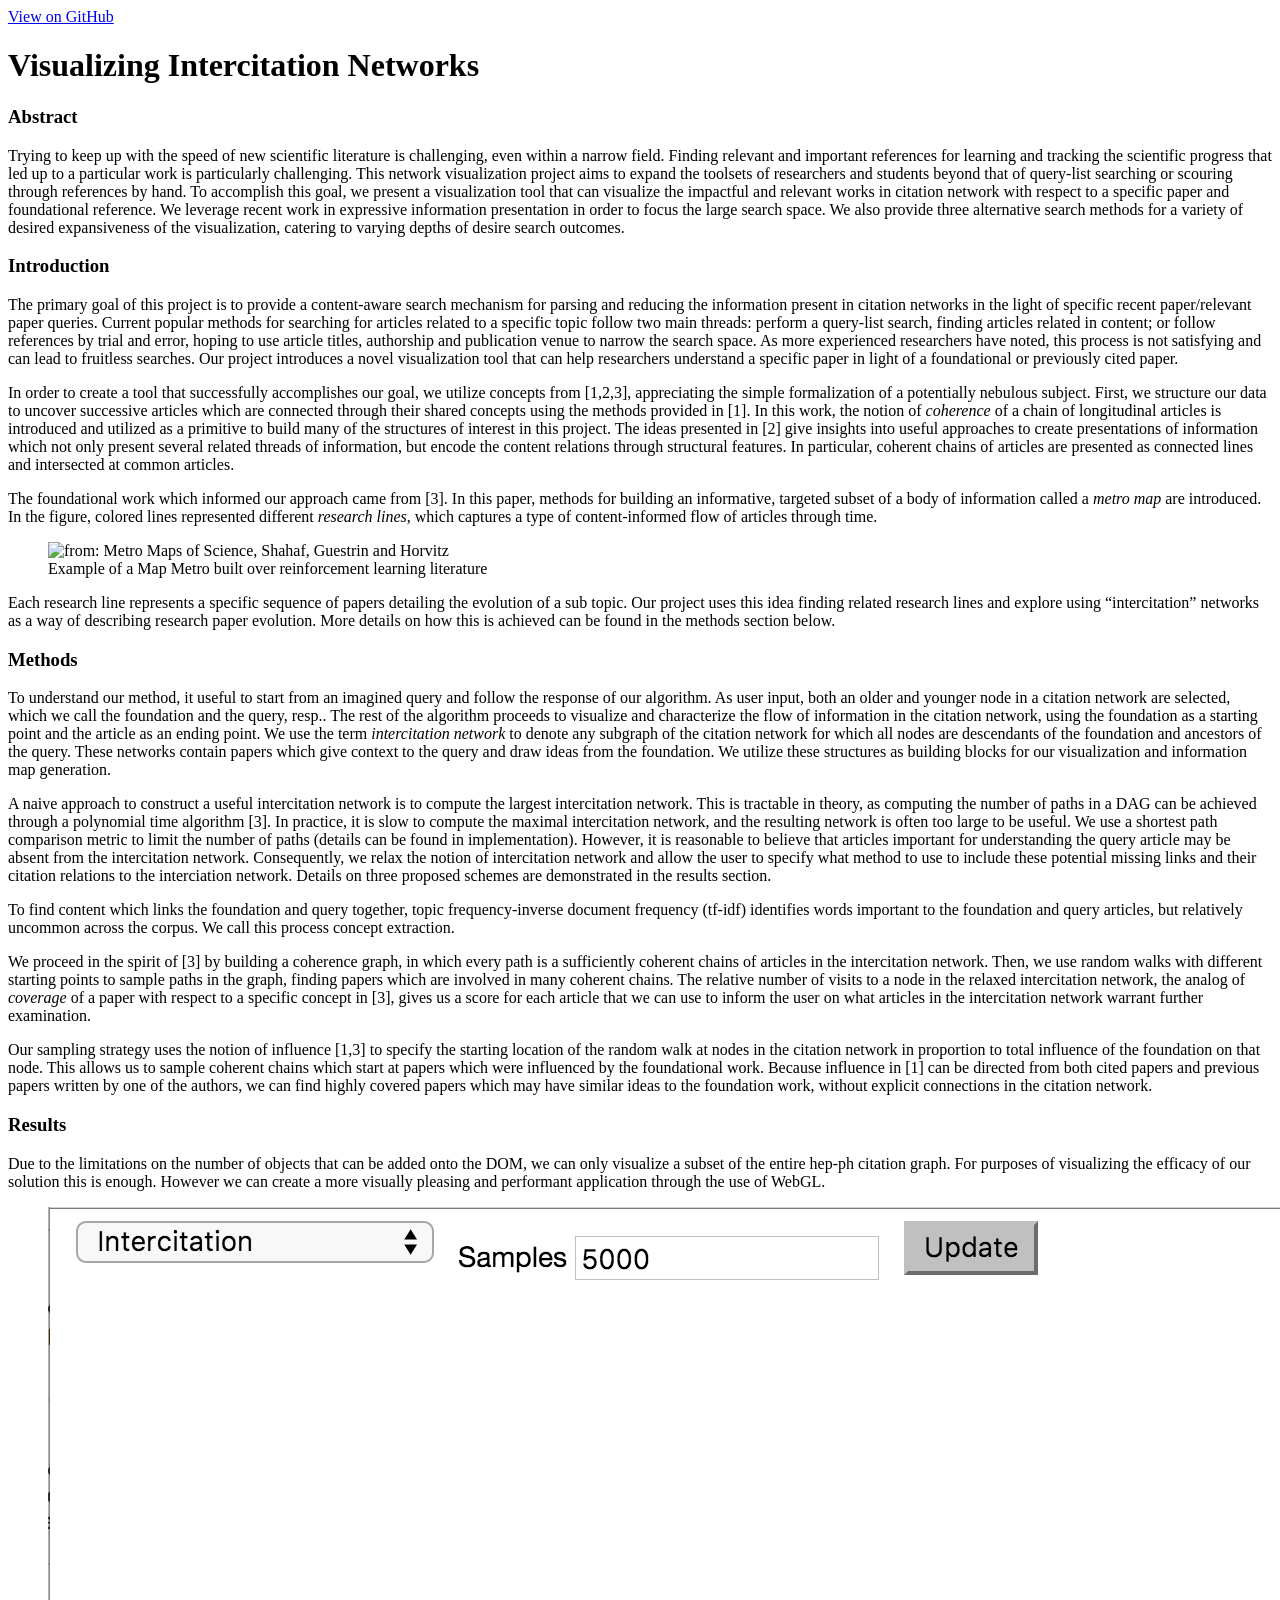
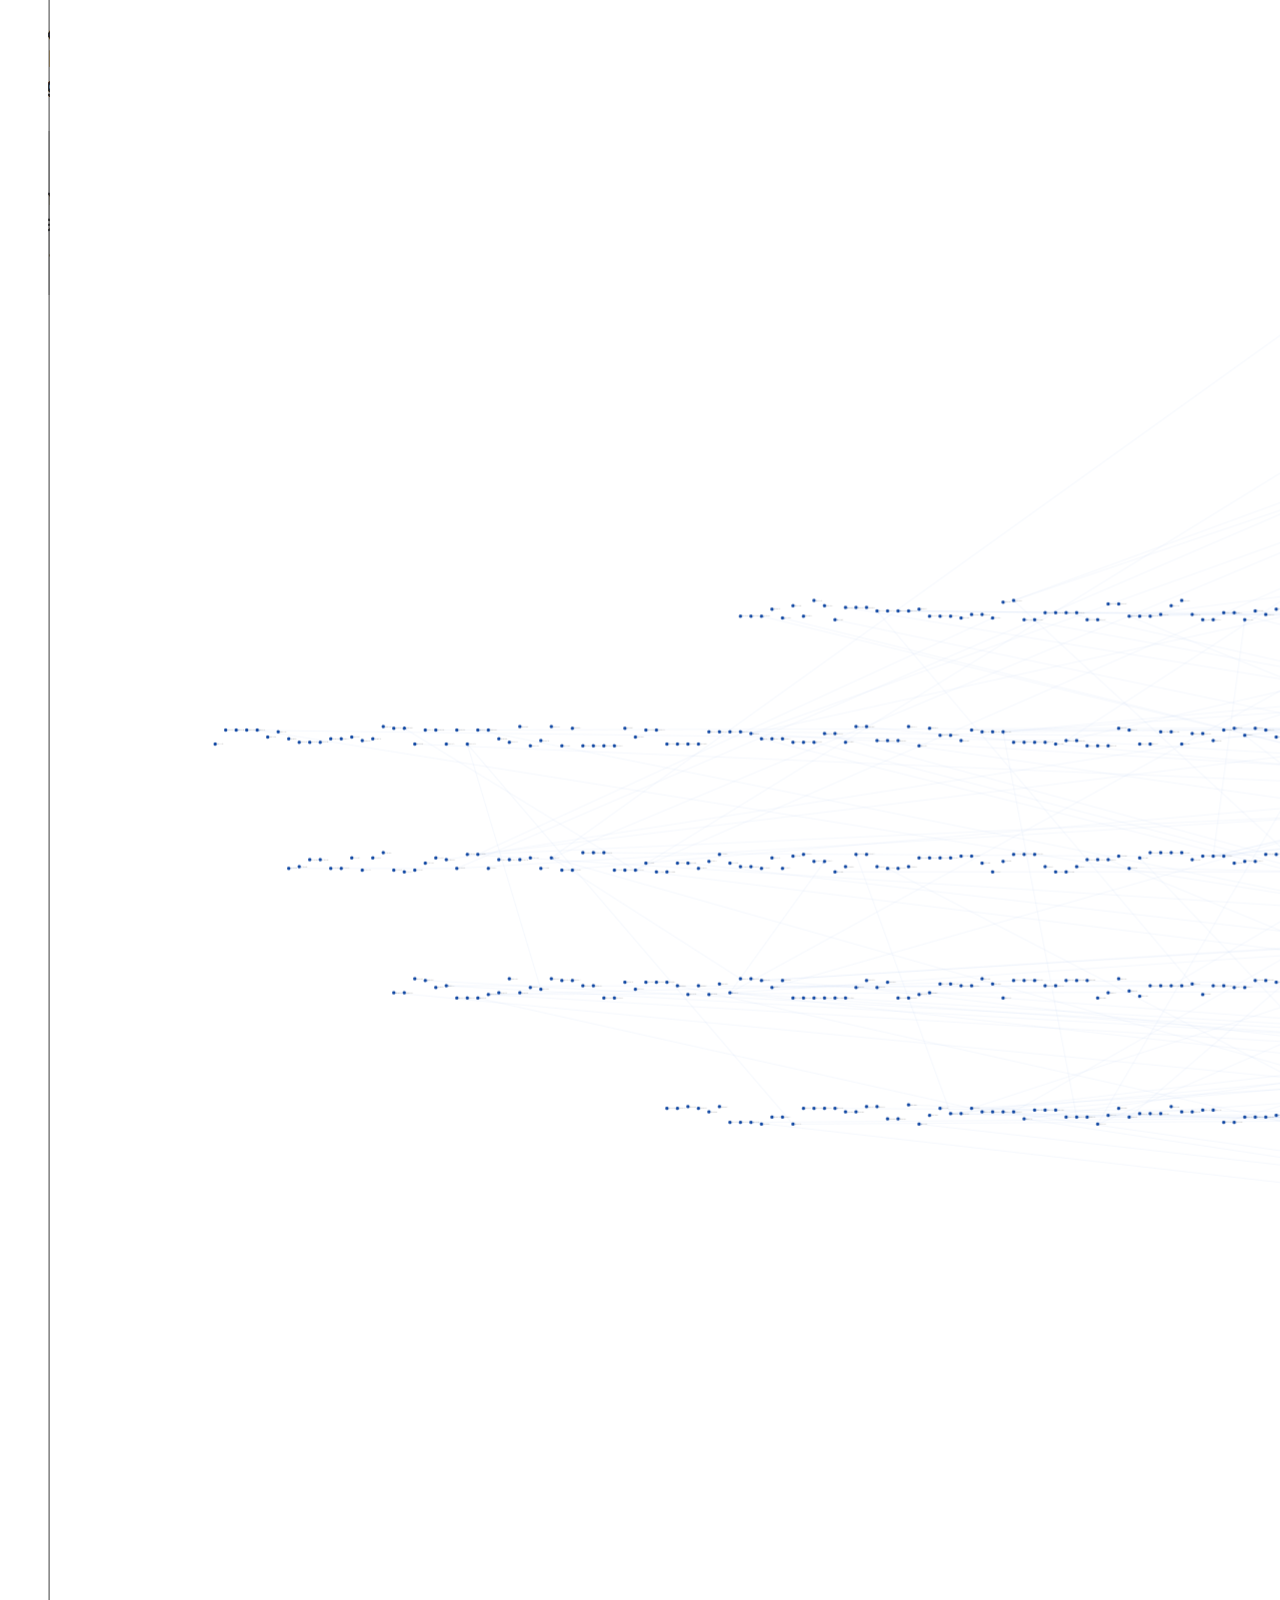
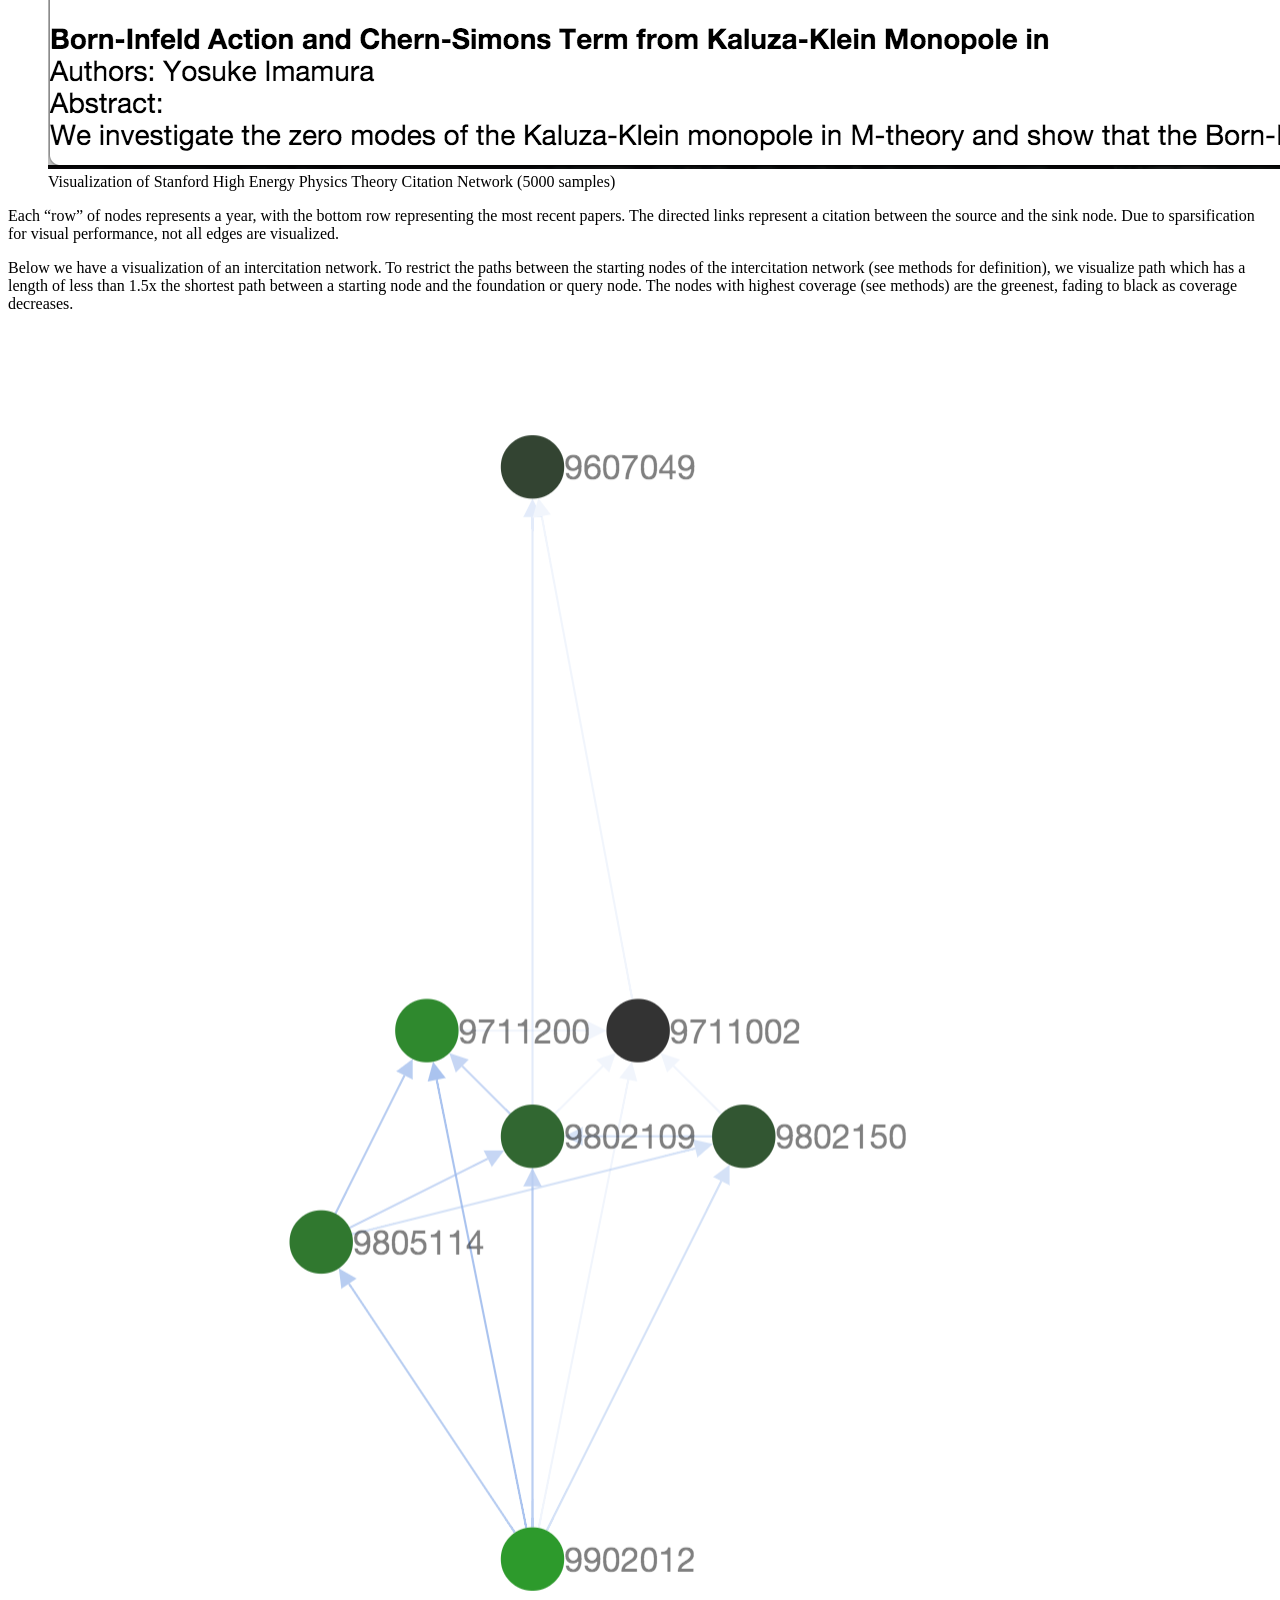
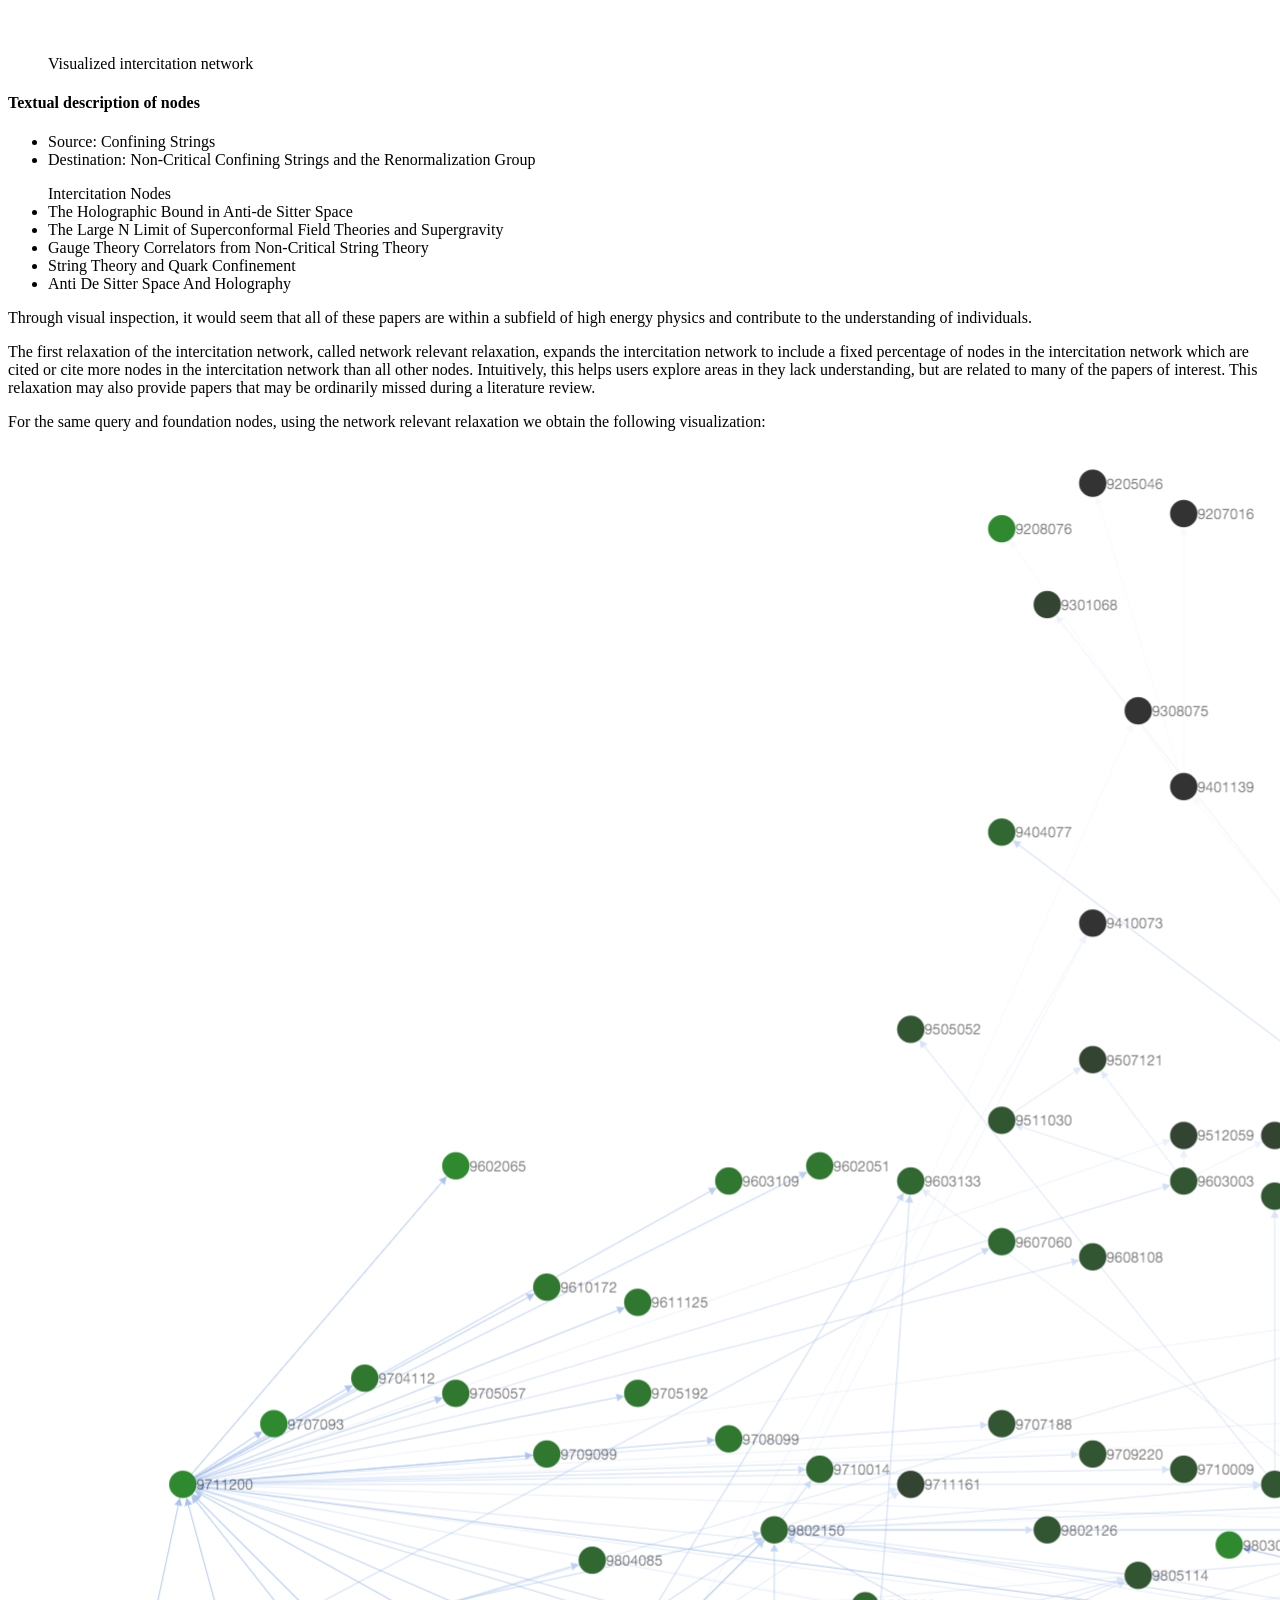
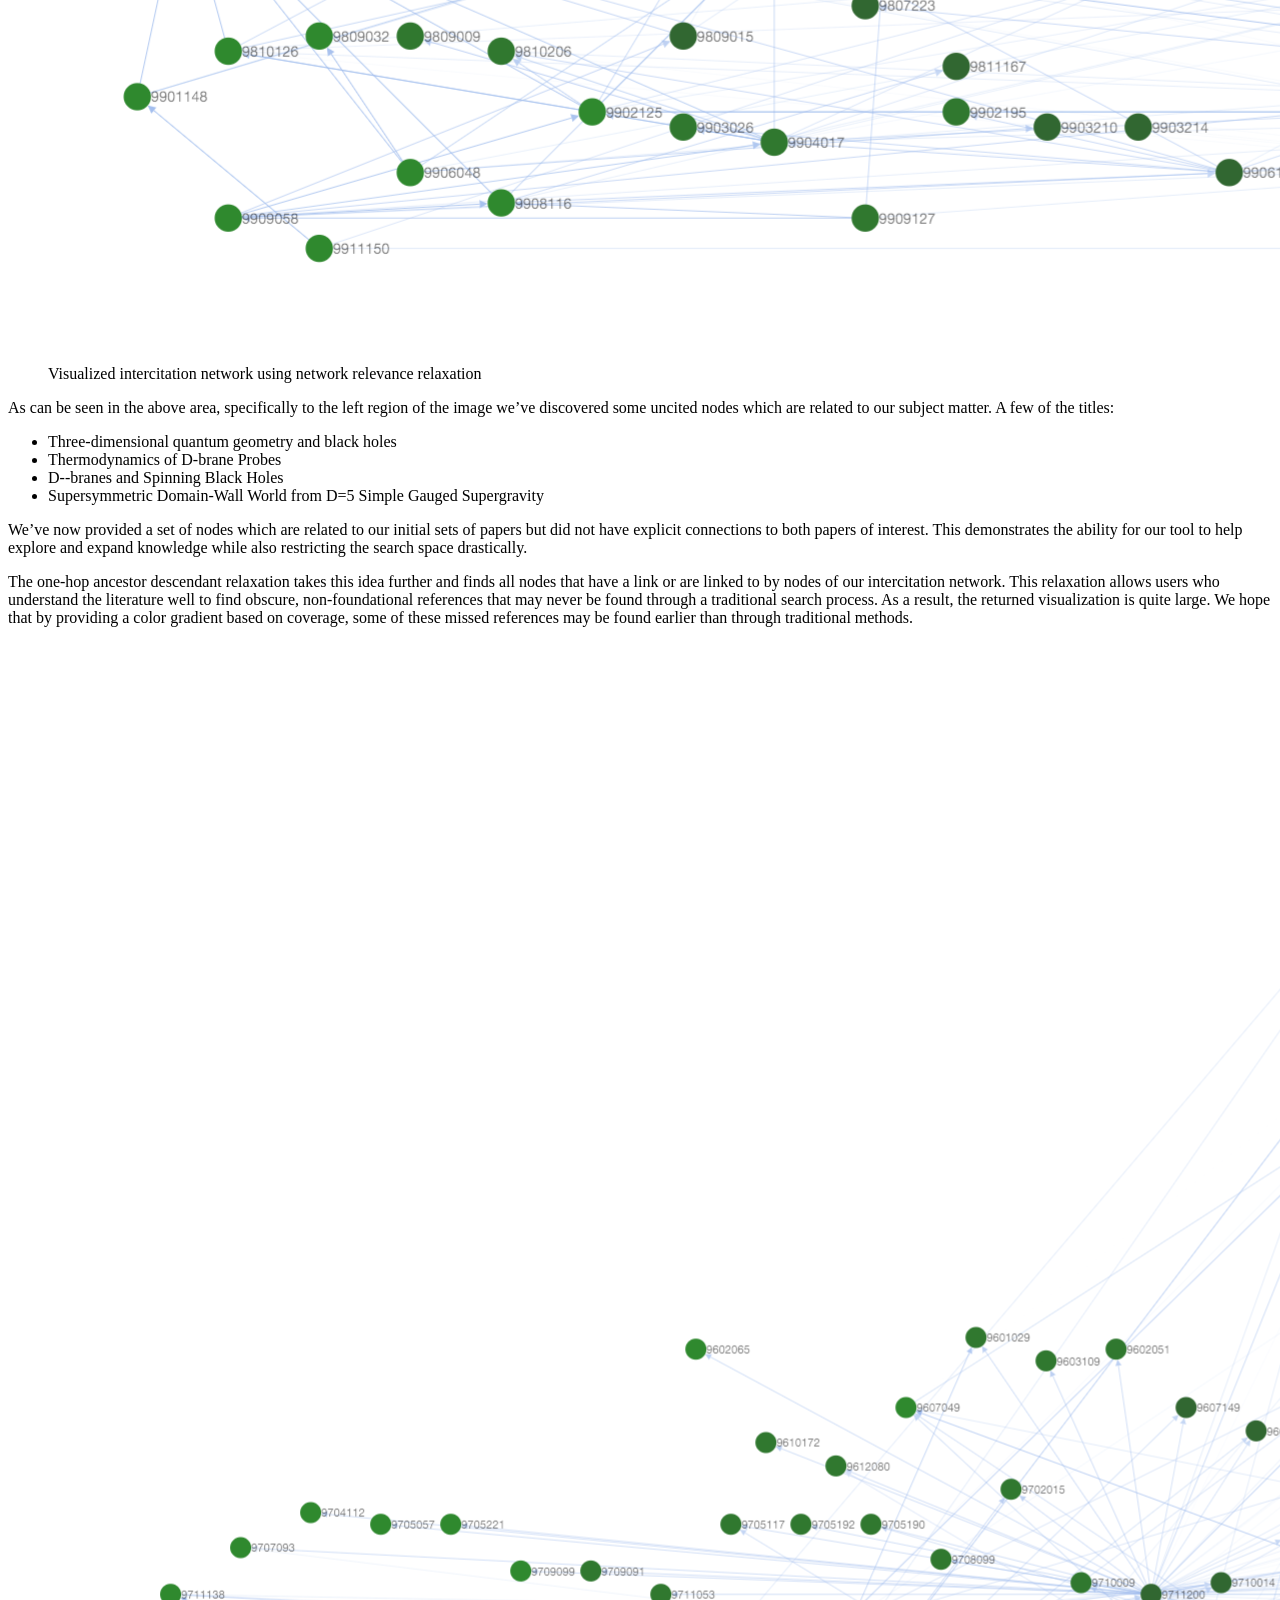
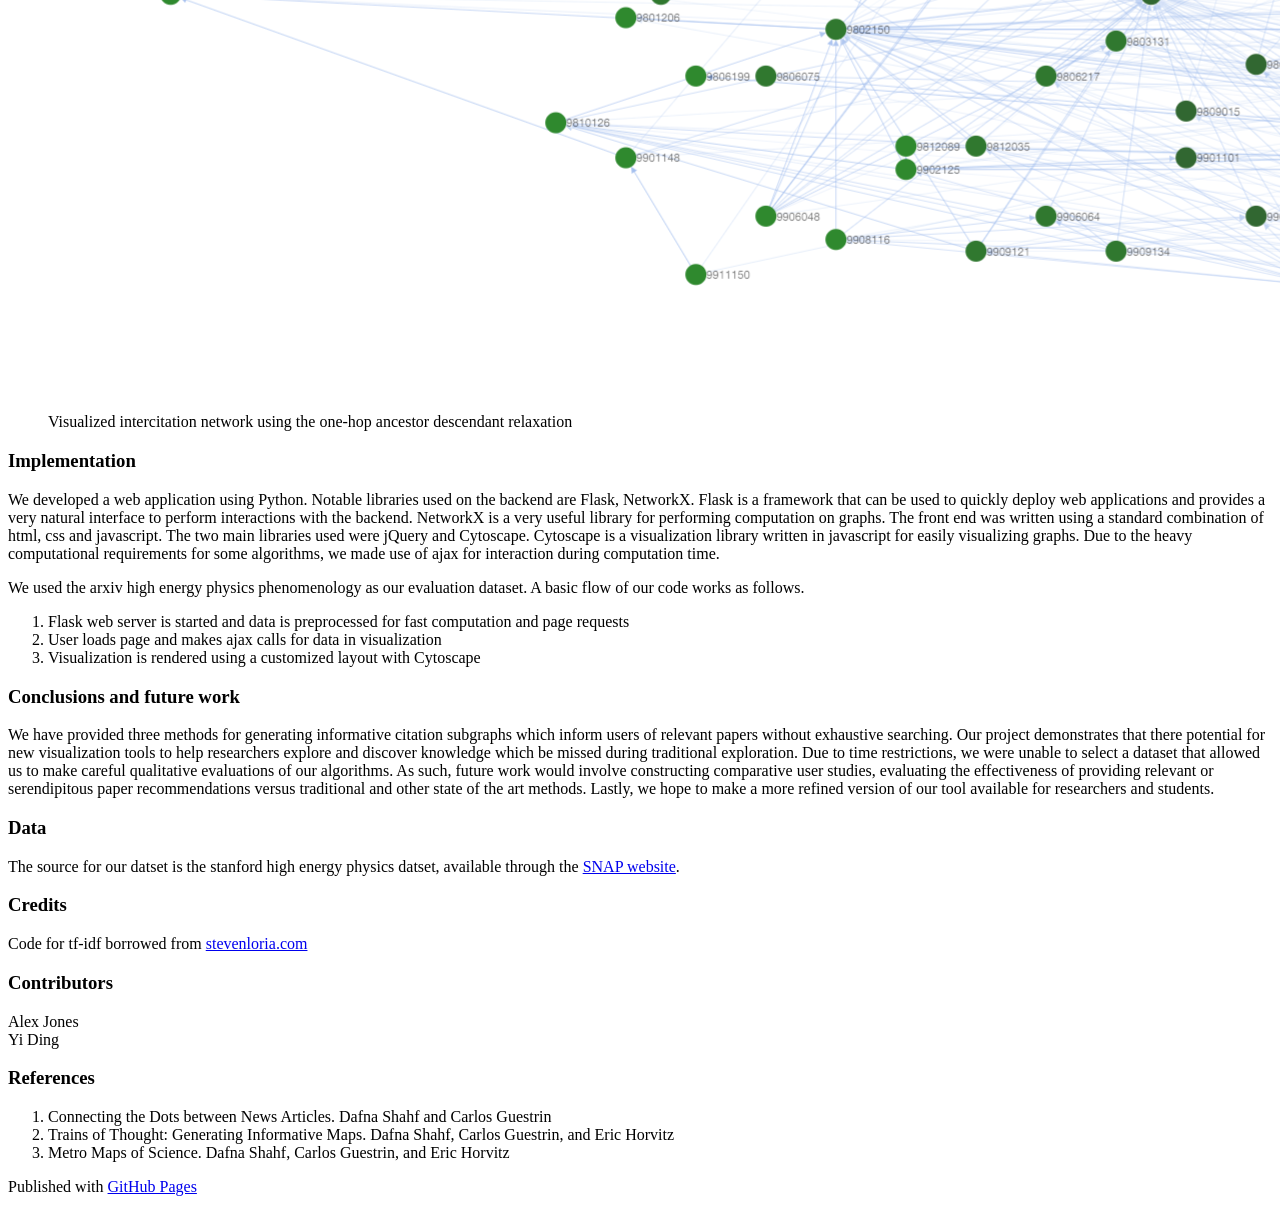
==== index.html @ a2eebfa4 "add paragraph" ====
<!DOCTYPE html>
<html>

  <head>
    <meta charset='utf-8'>
    <meta http-equiv="X-UA-Compatible" content="chrome=1">
    <meta name="description" content="Alextaylorjones.GitHub.io : ">

    <link rel="stylesheet" type="text/css" media="screen" href="stylesheets/stylesheet.css">

    <title>Alextaylorjones.GitHub.io</title>
  </head>

  <body>

    <!-- HEADER -->
    <div id="header_wrap" class="outer">
        <header class="inner">
          <a id="forkme_banner" href="https://github.com/alextaylorjones">View on GitHub</a>

          <h1 id="project_title">Visualizing Intercitation Networks</h1>
          <h2 id="project_tagline"></h2>

        </header>
    </div>

    <!-- MAIN CONTENT -->
    <div id="main_content_wrap" class="outer">
      <section id="main_content" class="inner">
      <h3>Abstract</h3>
      <p>
        Trying to keep up with the speed of new scientific literature is challenging, even within a narrow field. 
        Finding relevant and important references for learning and tracking the scientific progress that led up to a particular work is particularly challenging.
        This network visualization project aims to expand the toolsets of researchers and students beyond that of query-list searching or scouring through references by hand.
        To accomplish this goal, we present a visualization tool that can visualize the impactful and relevant works in citation network with respect to a specific paper and foundational reference.
        We leverage recent work in expressive information presentation in order to focus the large search space.
        We also provide three alternative search methods for a variety of desired expansiveness of the visualization, catering to varying depths of desire search outcomes.
        
      </p>
<h3>Introduction</h3>
<p>

The primary goal of this project is to provide a content-aware search mechanism for parsing and reducing the information present in citation networks in the light of specific recent paper/relevant paper queries.  Current popular methods for searching for articles related to a specific topic follow two main threads: perform a query-list search, finding articles related in content; or follow references by trial and error, hoping to use article titles, authorship and publication venue to narrow the search space. As more experienced researchers have noted, this process is not satisfying and can lead to fruitless searches. Our project introduces a novel visualization tool that can help researchers understand a specific paper in light of a foundational or previously cited paper.</p>

<p>
In order to create a tool that successfully accomplishes our goal, we utilize concepts from [1,2,3], appreciating the simple formalization of a potentially nebulous subject. First, we structure our data to uncover successive articles which are connected through their shared concepts using the methods provided in [1]. In this work, the notion of <i>coherence</i> of a chain of longitudinal articles is introduced and utilized as a primitive to build many of the structures of interest in this project. The ideas presented in [2] give insights into useful approaches to create presentations of information which not only present several related threads of information, but encode the content relations through structural features. In particular, coherent chains of articles are presented as connected lines and intersected at common articles. 
</p>

<p>
The foundational work which informed our approach came from [3]. In this paper, methods for building an informative, targeted subset of a body of information called a <i>metro map</i> are introduced. In the figure, colored lines represented different <i>research lines</i>, which captures a type of content-informed flow of articles through time. 
</p>
<p>

<figure>
  <img src="images/metro-maps-fig-1.png" alt="from: Metro Maps of Science, Shahaf, Guestrin and Horvitz">
  <figcaption>Example of a Map Metro built over reinforcement learning literature </figcaption>
</figure>
</p>
<p>
Each research line represents a specific sequence of papers detailing the evolution of a sub topic. Our project uses this idea finding related research lines and explore using “intercitation” networks as a way of describing research paper evolution. More details on how this is achieved can be found in the methods section below.

</p>
<h3>Methods</h3>
<p>
To understand our method, it useful to start from an imagined query and follow the response of our algorithm. As user input, both an older and younger node in a citation network are selected, which we call the foundation and the query, resp.. The rest of the algorithm proceeds to visualize and characterize the flow of information in the citation network, using the foundation as a starting point and the article as an ending point. We use the term <i>intercitation network</i> to denote any subgraph of the citation network for which all nodes are descendants of the foundation and ancestors of the query. These networks contain papers which give context to the query and draw ideas from the foundation. We utilize these structures as building blocks for our visualization and information map generation.
</p>
<p>
A naive approach to construct a useful intercitation network is to compute the largest intercitation network. This is tractable in theory, as computing the number of paths in a DAG can be achieved through a polynomial time algorithm [3]. In practice, it is slow to compute the maximal intercitation network, and the resulting network is often too large to be useful. We use a shortest path comparison metric to limit the number of paths (details can be found in implementation). However, it is reasonable to believe that articles important for understanding the query article may be absent from the intercitation network. Consequently, we relax the notion of intercitation network and allow the user to specify what method to use to include these potential missing links and their citation relations to the interciation network. Details on three proposed schemes are demonstrated in the results section.
</p>
<p>
To find content which links the foundation and query together, topic frequency-inverse document frequency (tf-idf) identifies words important to the foundation and query articles, but relatively uncommon across the corpus. We call this process concept extraction.
</p>
<p>
We proceed in the spirit of [3] by building a coherence graph, in which every path is a sufficiently coherent chains of articles in the intercitation network. Then, we use random walks with different starting points to sample paths in the graph, finding papers which are involved in many coherent chains. The relative number of visits to a node in the relaxed intercitation network, the analog of <i>coverage</i> of a paper with respect to a specific concept in [3], gives us a score for each article that we can use to inform the user on what articles in the intercitation network warrant further examination. 
</p>
<p>
Our sampling strategy uses the notion of influence [1,3] to specify the starting location of the random walk at nodes in the citation network in proportion to total influence of the foundation on that node. This allows us to sample coherent chains which start at papers which were influenced by the foundational work. Because influence in [1] can be directed from both cited papers and previous papers written by one of the authors, we can find highly covered papers which may have similar ideas to the foundation work, without explicit connections in the citation network.

</p>
<h3>Results</h3>
<p>
Due to the limitations on the number of objects that can be added onto the DOM, we can only visualize a subset of the entire hep-ph citation graph. For purposes of visualizing the efficacy of our solution this is enough. However we can create a more visually pleasing and performant application through the use of WebGL. 
</p>
<p>
<figure>
  <img src="images/full-preview.png" alt="from: Preview of 5000 samples of citation network">
  <figcaption>Visualization of Stanford High Energy Physics Theory Citation Network (5000 samples) </figcaption>
</figure>
</p>
<p>
Each “row” of nodes represents a year, with the bottom row representing the most recent  papers. The directed links represent a citation between the source and the sink node. Due to sparsification for visual performance, not all edges are visualized.
</p>
<p>
Below we have a visualization of an intercitation network. To restrict the paths between the starting nodes of the intercitation network (see methods for definition), we visualize path which has a length of less than 1.5x the shortest path between a starting node and the foundation or query node. The nodes with highest coverage (see methods) are the greenest, fading to black as coverage decreases.
<br>
<figure>
  <img src="images/intercitation.png" alt="from: intercitation network">
  <figcaption> Visualized intercitation network </figcaption>
</figure>
</p>

<h4>Textual description of nodes</h4>
<p>
<ul>
  <li>Source: Confining Strings</li>
  <li>Destination: Non-Critical Confining Strings and the Renormalization Group </li>
</ul>
<ul>Intercitation Nodes
  <li>The Holographic Bound in Anti-de Sitter Space </li>
  <li>The Large N Limit of Superconformal Field Theories and Supergravity</li>
  <li>Gauge Theory Correlators from Non-Critical String Theory </li>
  <li>String Theory and Quark Confinement </li>
  <li>Anti De Sitter Space And Holography </li>
</ul>
<p>
Through visual inspection, it would seem that all of these papers are within a subfield of high energy physics and contribute to the understanding of individuals. 
</p>
<p>
The first relaxation of the intercitation network, called network relevant relaxation, expands the intercitation network to include a fixed percentage of nodes in the intercitation network which are cited or cite more nodes in the intercitation network than all other nodes. Intuitively, this helps users explore areas in they lack understanding, but are related to many of the papers of interest. This relaxation may also provide papers that may be ordinarily missed during a literature review.
</p>
<p>
For the same query and foundation nodes, using the network relevant relaxation we obtain the following visualization:
</p>
<p>
<figure>
  <img src="images/netrel.png" alt="from: network relevant intercitations">
  <figcaption> Visualized intercitation network using network relevance relaxation</figcaption>

</figure>
</p>
<p>
As can be seen in the above area, specifically to the left region of the image we’ve discovered some uncited nodes which are related to our subject matter. A few of the titles:
</p>
<p>
<ul>
<li>Three-dimensional quantum geometry and black holes</li>
<li>Thermodynamics of D-brane Probes</li>
<li>D--branes and Spinning Black Holes</li>
<li>Supersymmetric Domain-Wall World from D=5 Simple Gauged Supergravity</li>
</ul>
</p>
<p>
We’ve now provided a set of nodes which are related to our initial sets of papers but did not have explicit connections to both papers of interest. This demonstrates the ability for our tool to help explore and expand knowledge while also restricting the search space drastically.
</p>
<p>
The one-hop ancestor descendant relaxation takes this idea further and finds all nodes that have a link or are linked to by nodes of our intercitation network. This relaxation allows users who understand the literature well to find obscure, non-foundational references that may never be found through a traditional search process. As a result, the returned visualization is quite large. We hope that by providing a color gradient based on coverage, some of these missed references may be found earlier than through traditional methods.
</p>
<p>
<figure>
  <img src="images/ancdes.png" alt="from: ancestor descendant intercitations">
  <figcaption>Visualized intercitation network using the one-hop ancestor descendant relaxation</figcaption>
</figure>

</p>

<h3>Implementation</h3>
<p>
We developed a web application using Python. Notable libraries used on the backend are Flask, NetworkX. Flask is a framework that can be used to quickly deploy web applications and provides a very natural interface to perform interactions with the backend. NetworkX is a very useful library for performing computation on graphs. The front end was written using a standard combination of html, css and javascript. The two main libraries used were jQuery and Cytoscape. Cytoscape is a visualization library written in javascript for easily visualizing graphs. Due to the heavy computational requirements for some algorithms, we made use of ajax for interaction during computation time. 
</p>

<p>We used the arxiv high energy physics phenomenology as our evaluation dataset. A basic flow of our code works as follows.

<ol>
<li>Flask web server is started and data is preprocessed for fast computation and page requests</li>
<li>User loads page and makes ajax calls for data in visualization</li>
<li>Visualization is rendered using a customized layout with Cytoscape</li>
</ol>


</p>

<h3>Conclusions and future work
</h3>
<p>
We have provided three methods for generating informative citation subgraphs which inform users of relevant papers without exhaustive searching. Our project demonstrates that there potential for new visualization tools to help researchers explore and discover knowledge which be missed during traditional exploration. Due to time restrictions, we were unable to select a dataset that allowed us to make careful qualitative evaluations of our algorithms. As such, future work would involve constructing comparative user studies, evaluating the effectiveness of providing relevant or serendipitous paper recommendations versus traditional and other state of the art methods. Lastly, we hope to make a more refined version of our tool available for researchers and students.


</p>


    



      <h3>Data</h3>
        The source for our datset is the stanford high energy physics datset, available through the <a href="https://snap.stanford.edu/data/cit-HepPh.html">SNAP website</a>.
        <!-- input histogram of degrees-->
      <h3>Credits</h3>
      <p>
        Code for tf-idf borrowed from <a href=" http://stevenloria.com/finding-important-words-in-a-document-using-tf-idf/">stevenloria.com</a>
      </p>
      <h3>Contributors</h3>
      <p>
        Alex Jones
        <br>
        Yi Ding
      </p>
      <h3>References</h3>
      <ol>
        <li>Connecting the Dots between News Articles. Dafna Shahf and Carlos Guestrin</li>
        <li>Trains of Thought: Generating Informative Maps. Dafna Shahf, Carlos Guestrin, and Eric Horvitz</li>
        <li>Metro Maps of Science. Dafna Shahf, Carlos Guestrin, and Eric Horvitz</li>
      </ol>


     <p>
     </p>
      </section>
      </section>
        </div>

    <!-- FOOTER  -->
    <div id="footer_wrap" class="outer">
      <footer class="inner">
        <p>Published with <a href="https://pages.github.com">GitHub Pages</a></p>
      </footer>
    </div>

    

  </body>
</html>
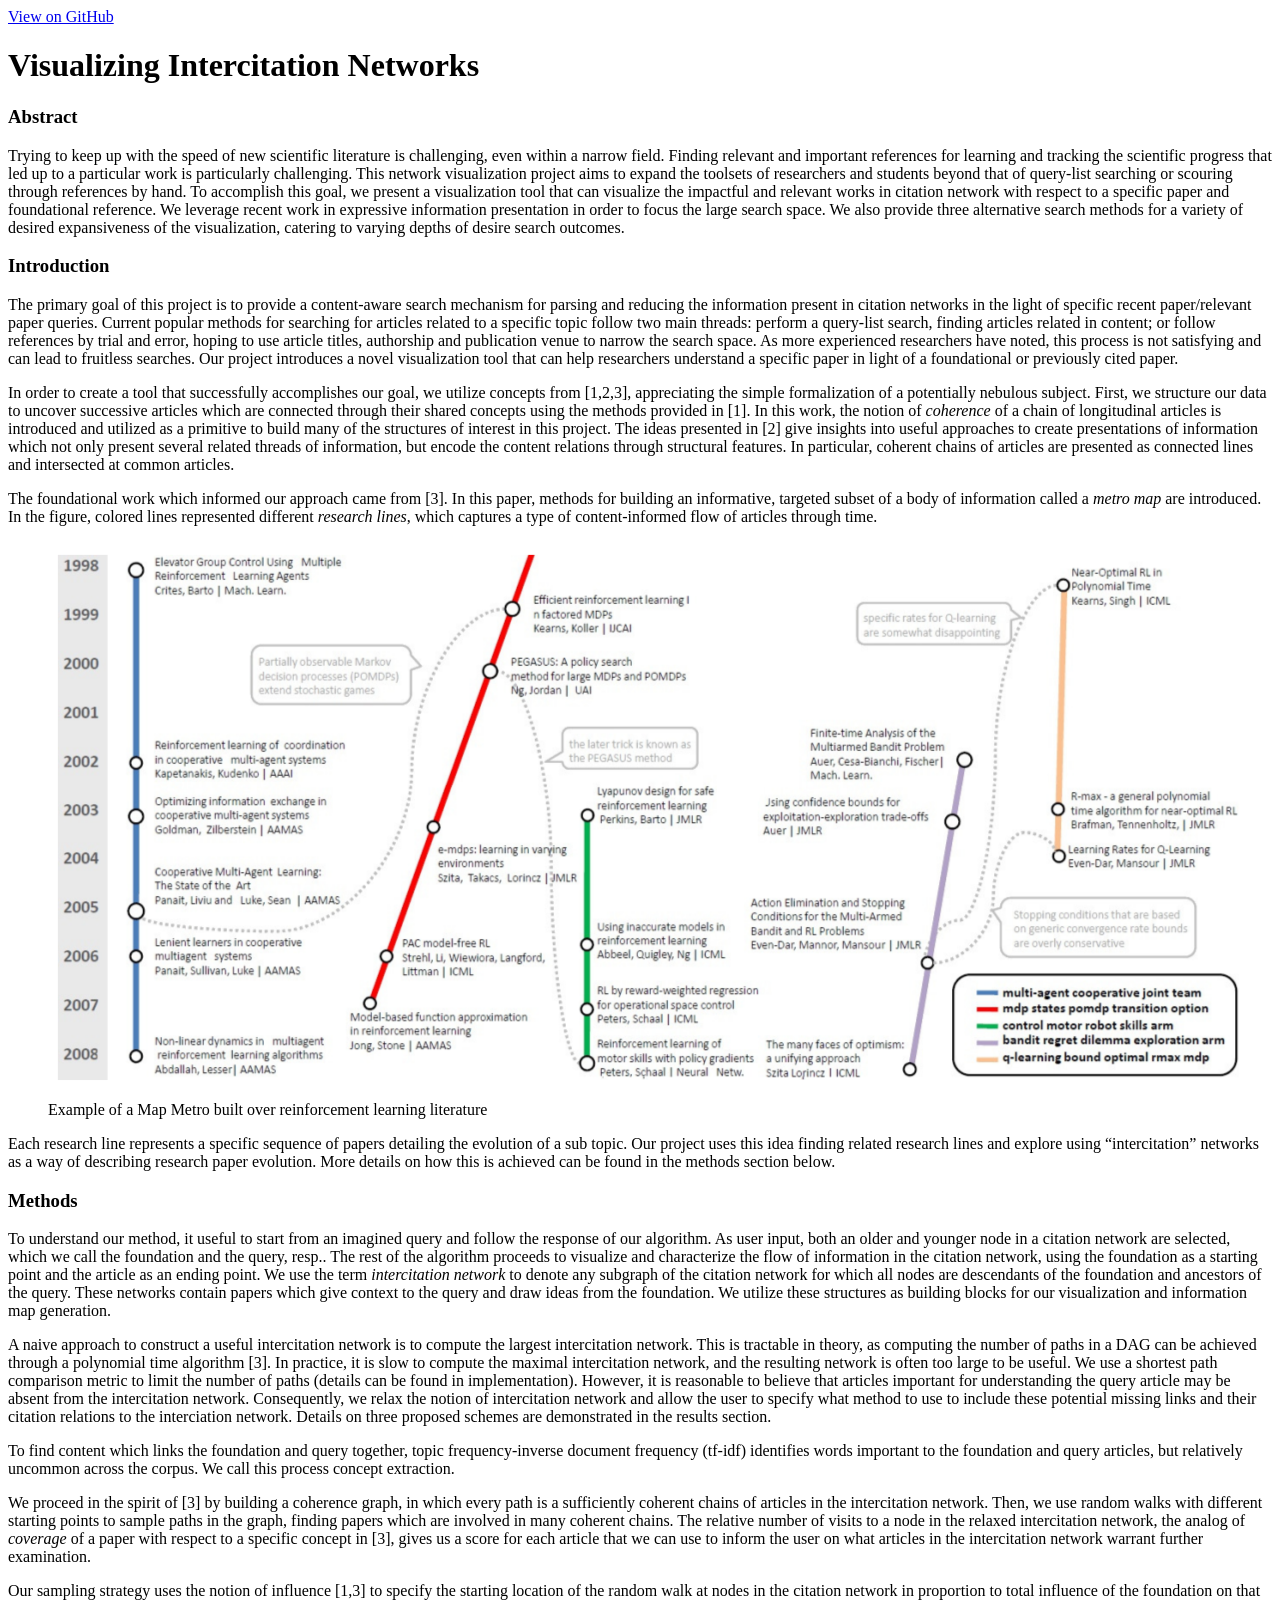
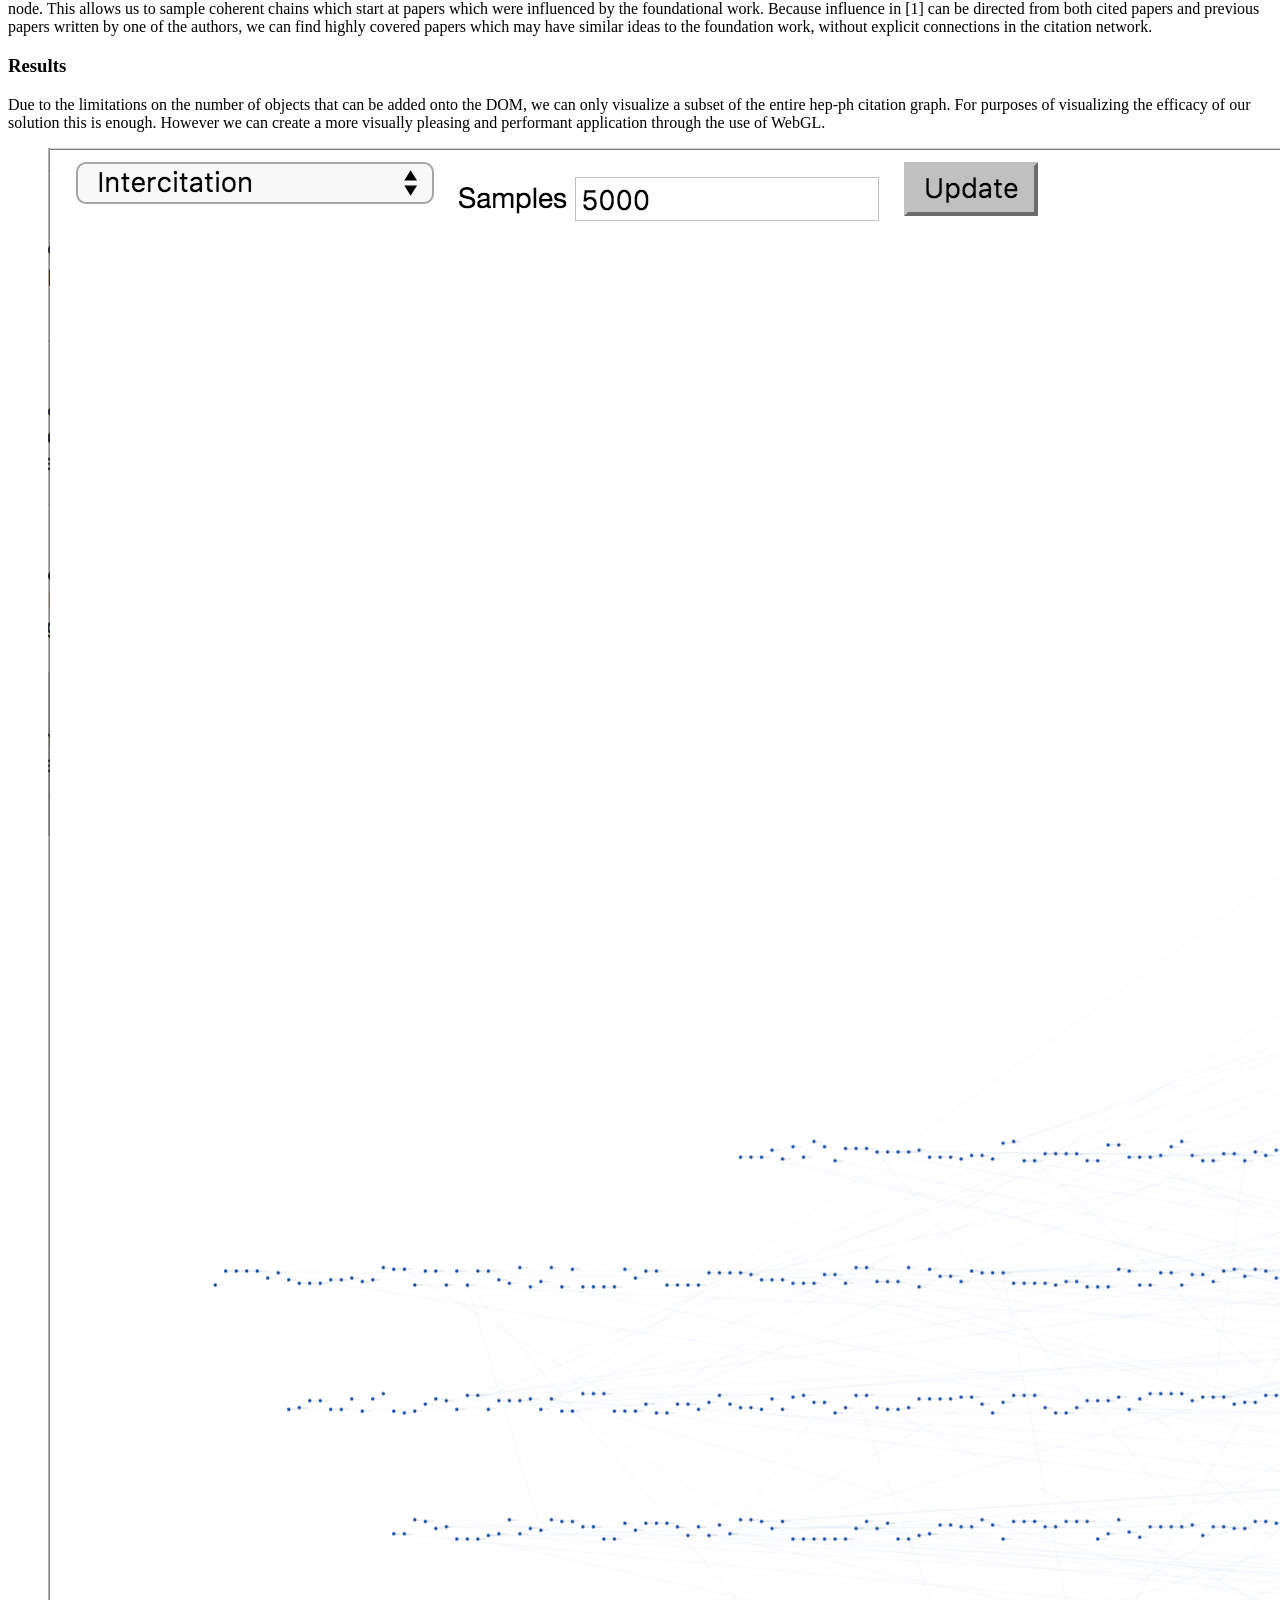
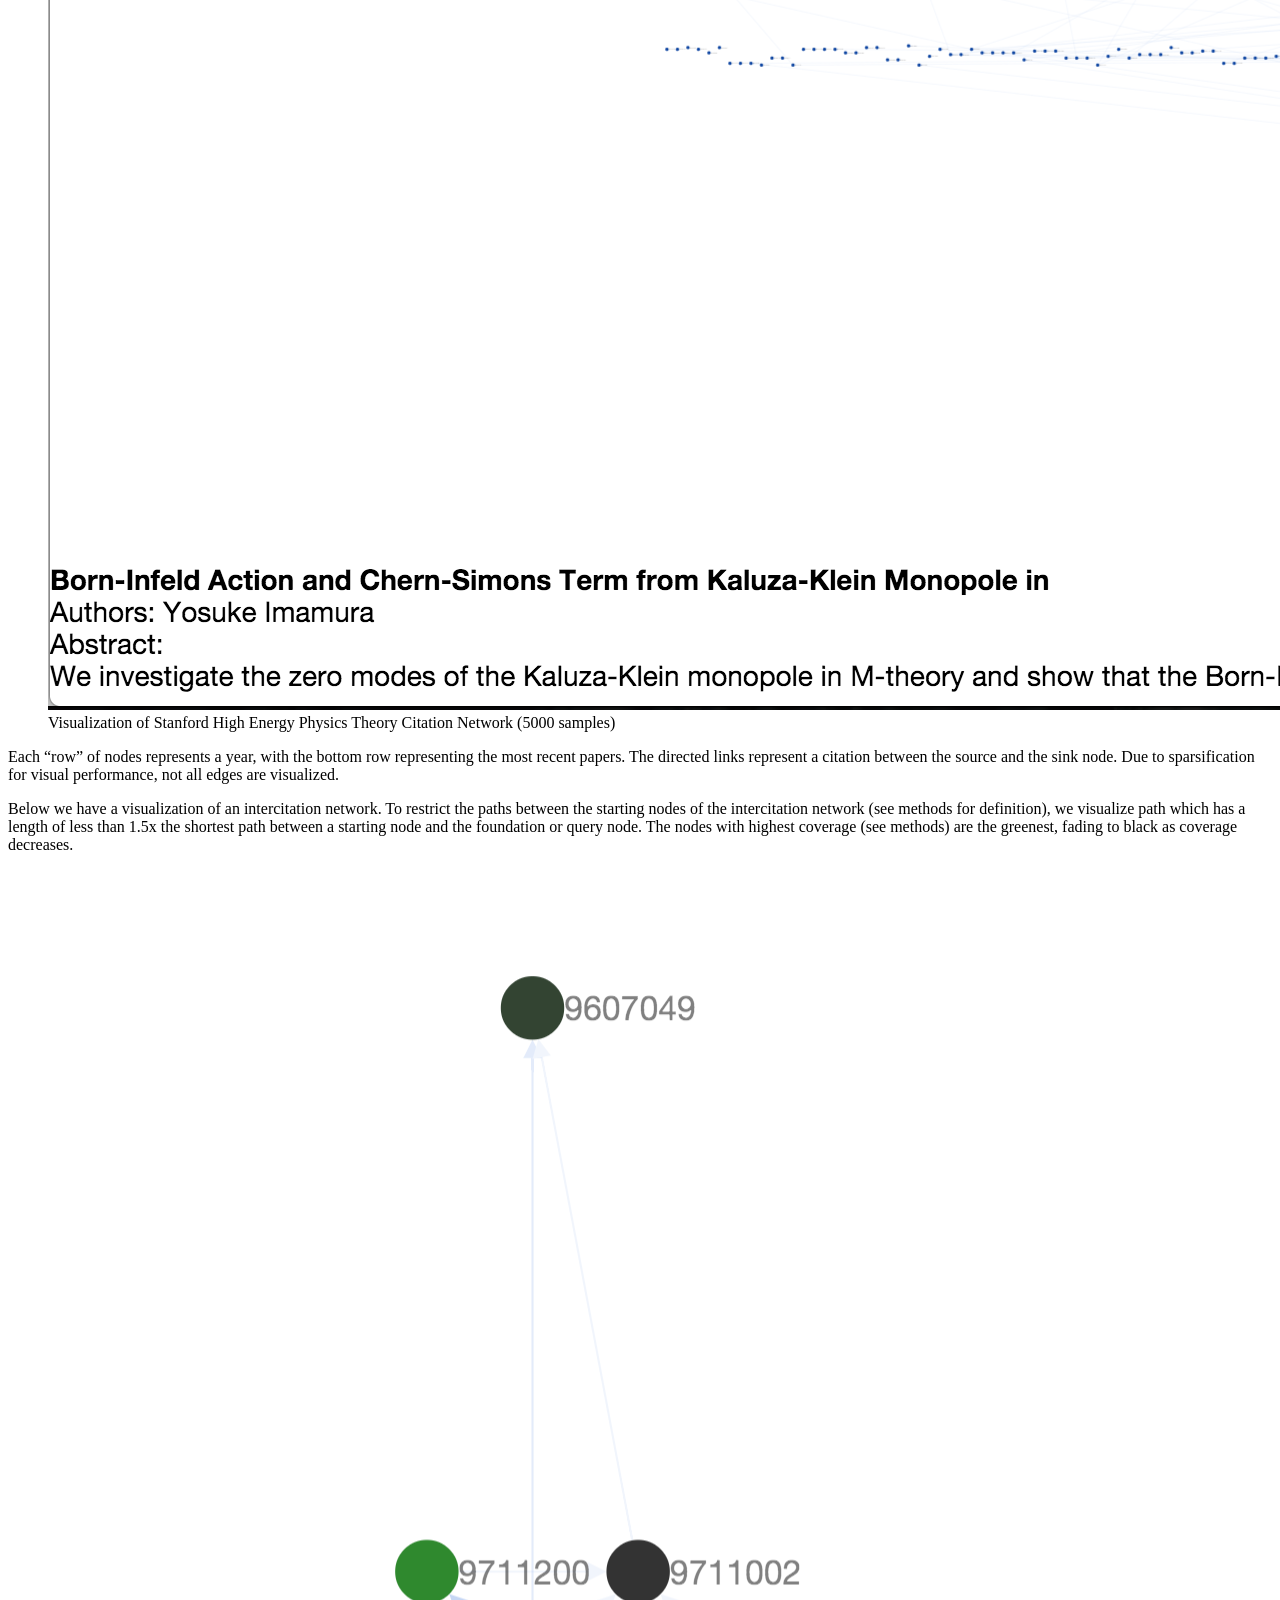
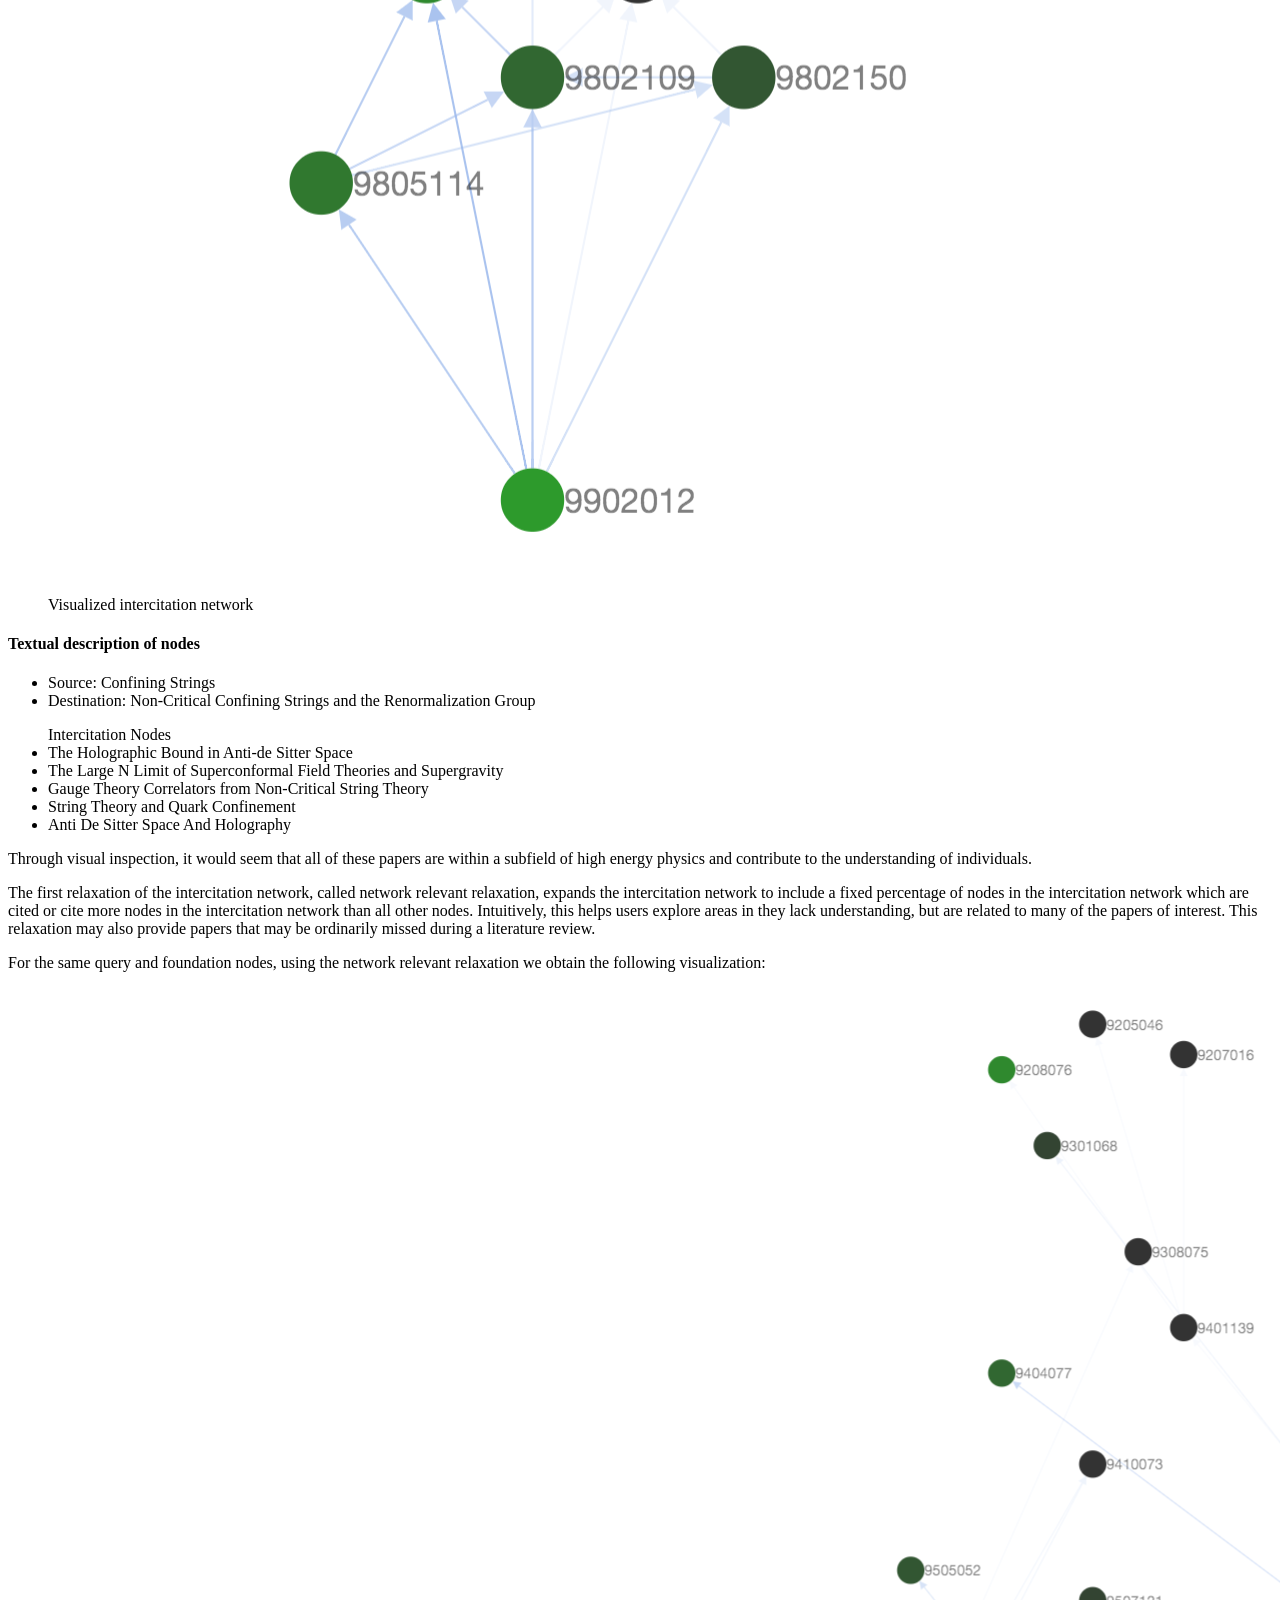
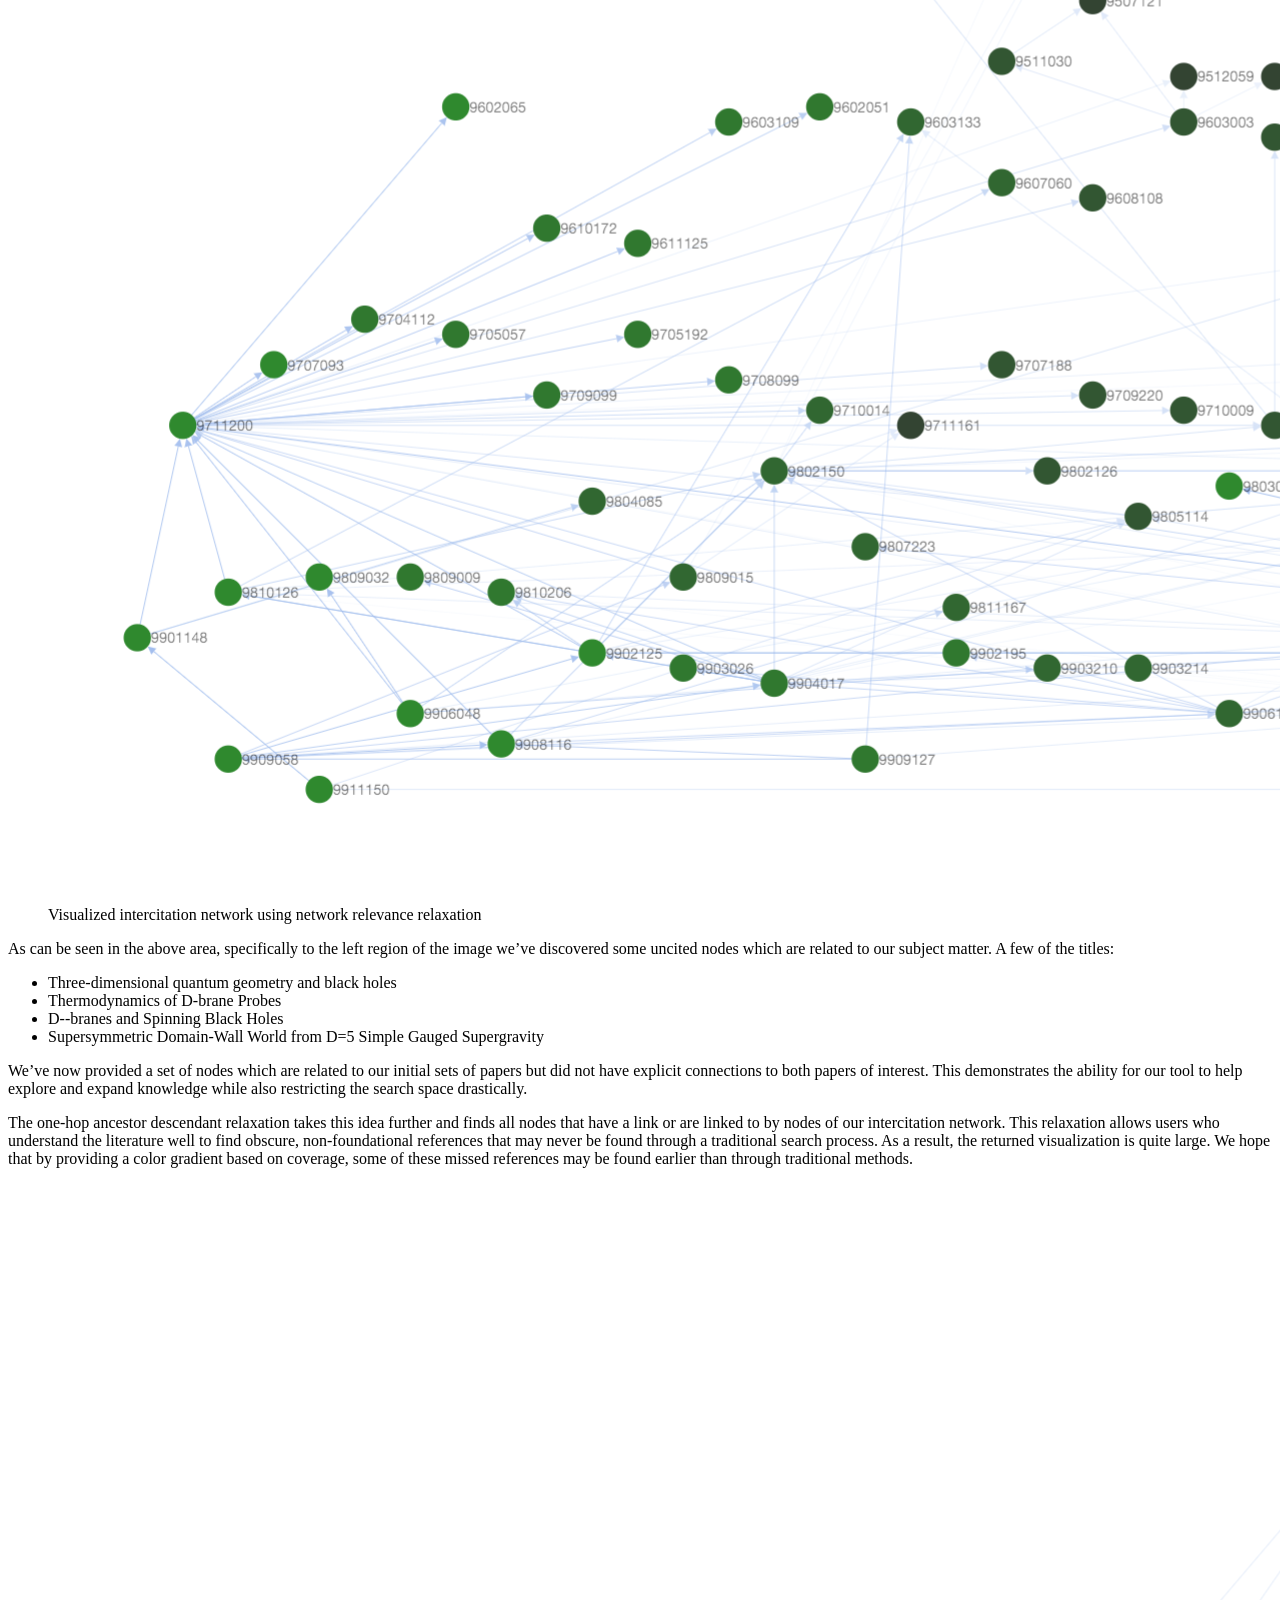
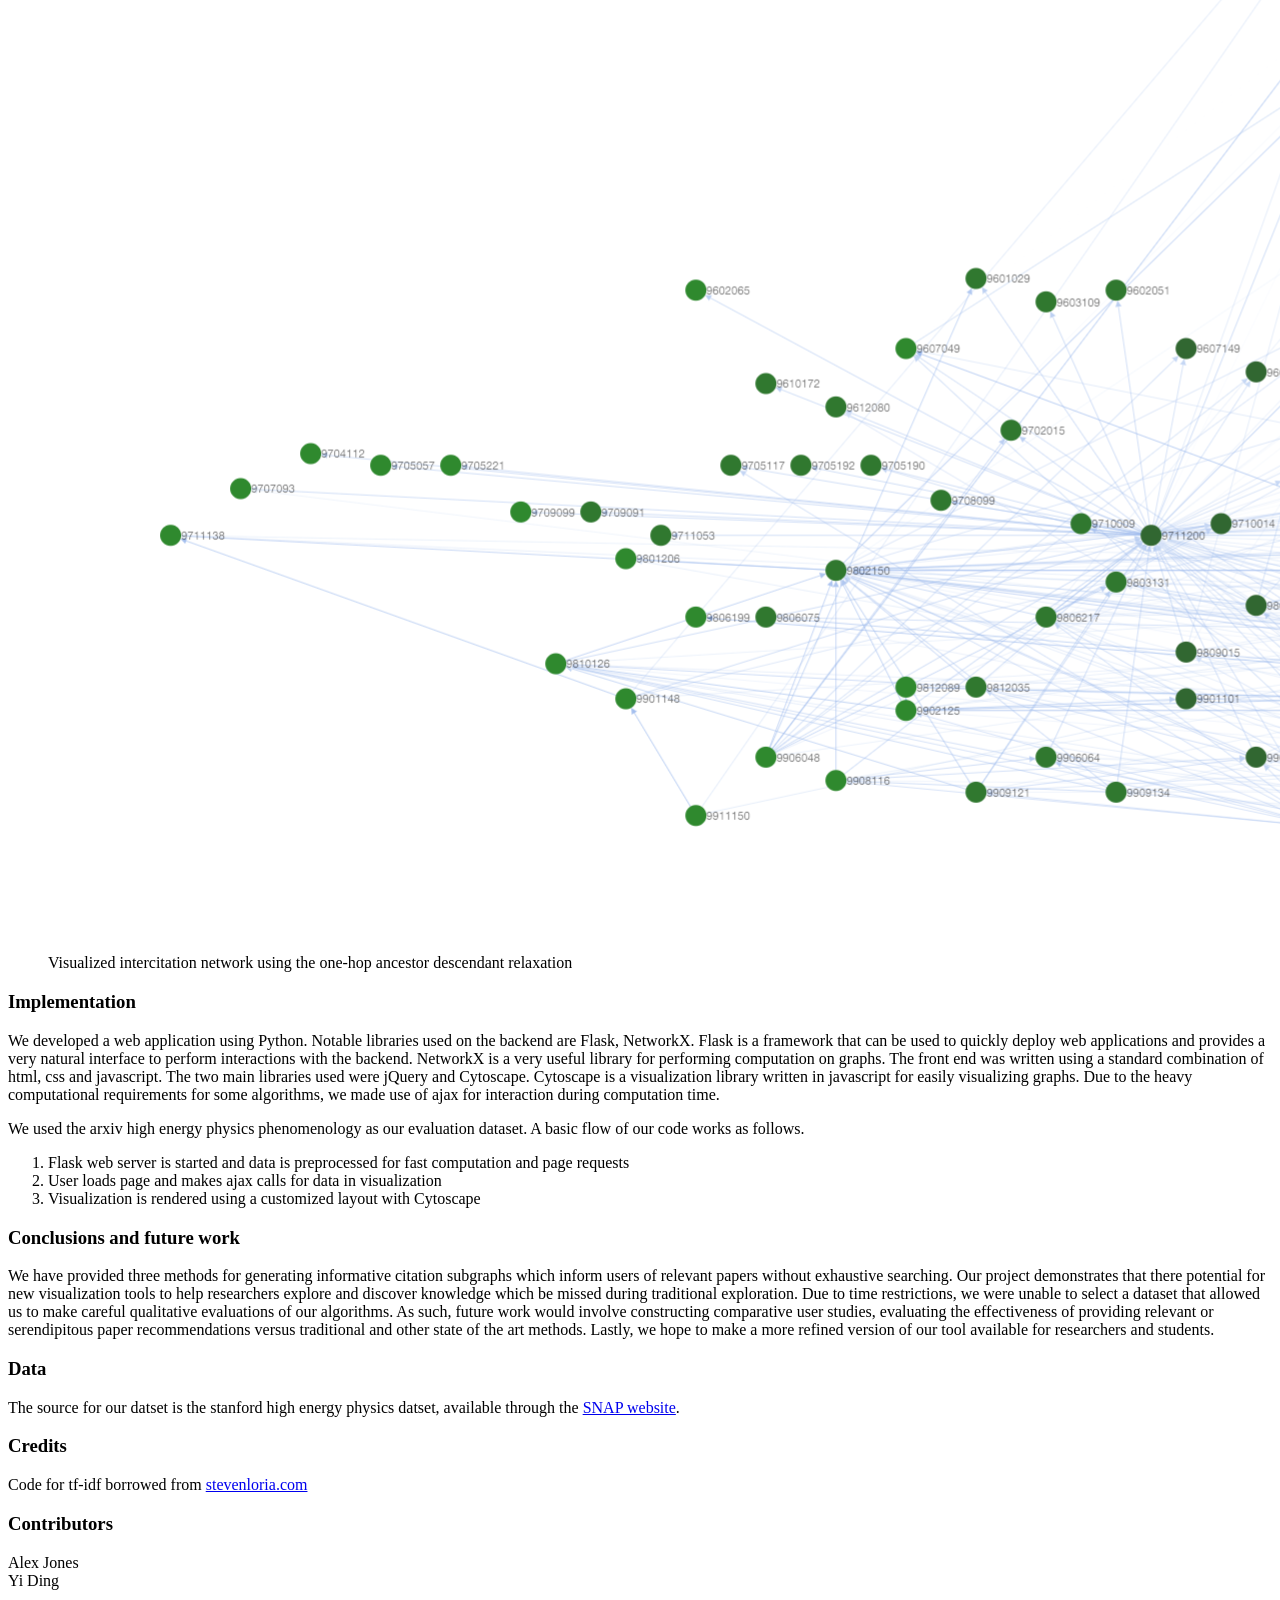
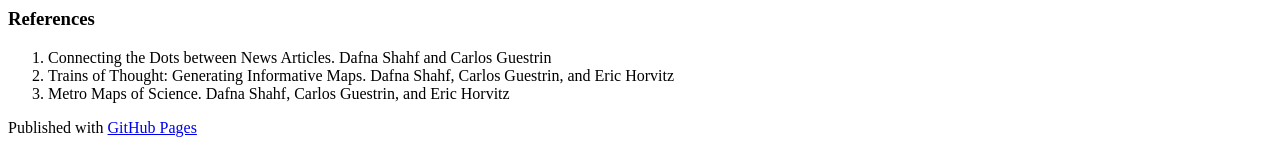
==== commit c8b11b16: "Merge branch 'master' of github.com:alextaylorjones/alextaylorjones.github.io" ====
--- a/index.html
+++ b/index.html
@@ -52,8 +52,8 @@
 <p>
 
 <figure>
-  <img src="images/metro-maps-fig-1.png" alt="from: Metro Maps of Science, Shahaf, Guestrin and Horvitz">
-  <figcaption>Example of a Map Metro built over reinforcement learning literature </figcaption>
+  <img src="images/metro-map-fig-1.png" alt="from: Metro Maps of Science, Shahaf, Guestrin and Horvitz">
+  <div class="caption">Example of a Map Metro built over reinforcement learning literature </div>
 </figure>
 </p>
 <p>
@@ -84,7 +84,7 @@
 <p>
 <figure>
   <img src="images/full-preview.png" alt="from: Preview of 5000 samples of citation network">
-  <figcaption>Visualization of Stanford High Energy Physics Theory Citation Network (5000 samples) </figcaption>
+  <div class="caption">Visualization of Stanford High Energy Physics Theory Citation Network (5000 samples) </div>
 </figure>
 </p>
 <p>
@@ -95,7 +95,7 @@
 <br>
 <figure>
   <img src="images/intercitation.png" alt="from: intercitation network">
-  <figcaption> Visualized intercitation network </figcaption>
+  <div class="caption"> Visualized intercitation network </div>
 </figure>
 </p>
 
@@ -124,7 +124,7 @@
 <p>
 <figure>
   <img src="images/netrel.png" alt="from: network relevant intercitations">
-  <figcaption> Visualized intercitation network using network relevance relaxation</figcaption>
+  <div class="caption"> Visualized intercitation network using network relevance relaxation</div>
 
 </figure>
 </p>
@@ -148,7 +148,7 @@
 <p>
 <figure>
   <img src="images/ancdes.png" alt="from: ancestor descendant intercitations">
-  <figcaption>Visualized intercitation network using the one-hop ancestor descendant relaxation</figcaption>
+  <div class="caption">Visualized intercitation network using the one-hop ancestor descendant relaxation</div>
 </figure>
 
 </p>
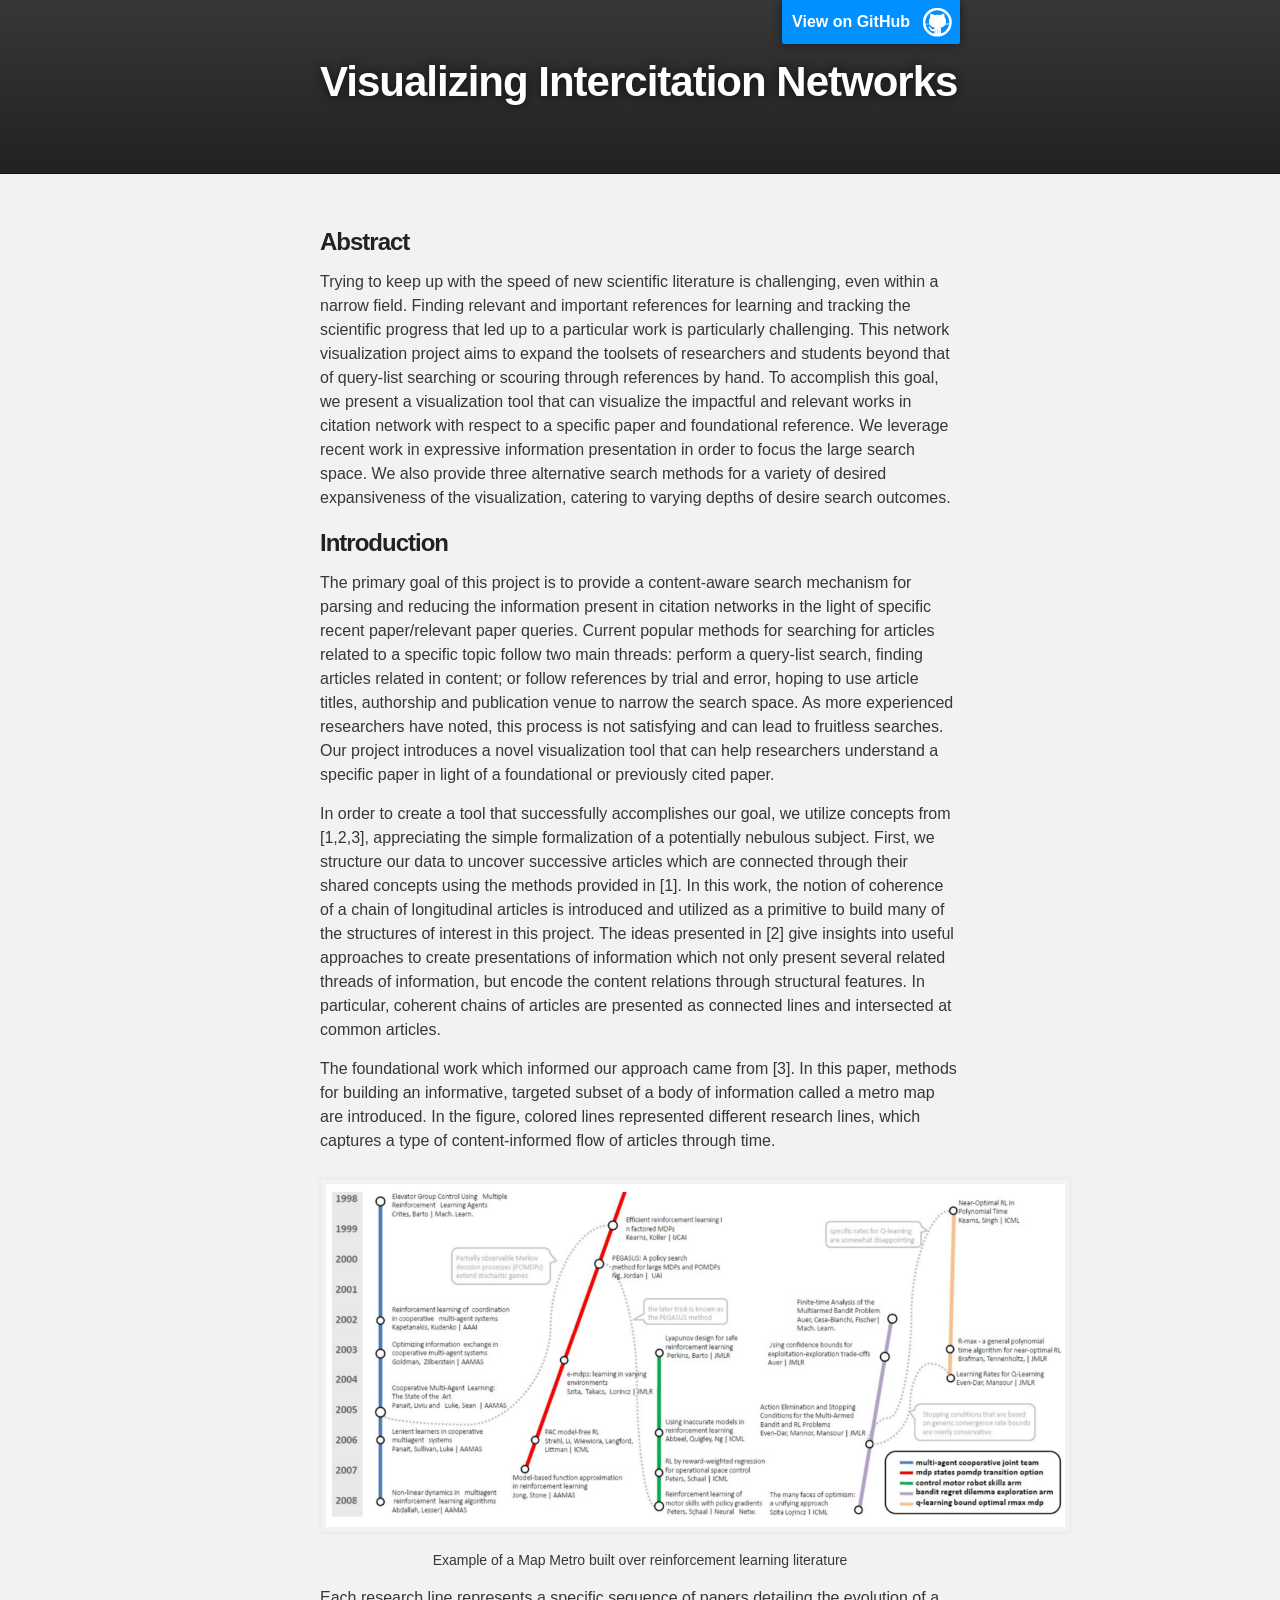
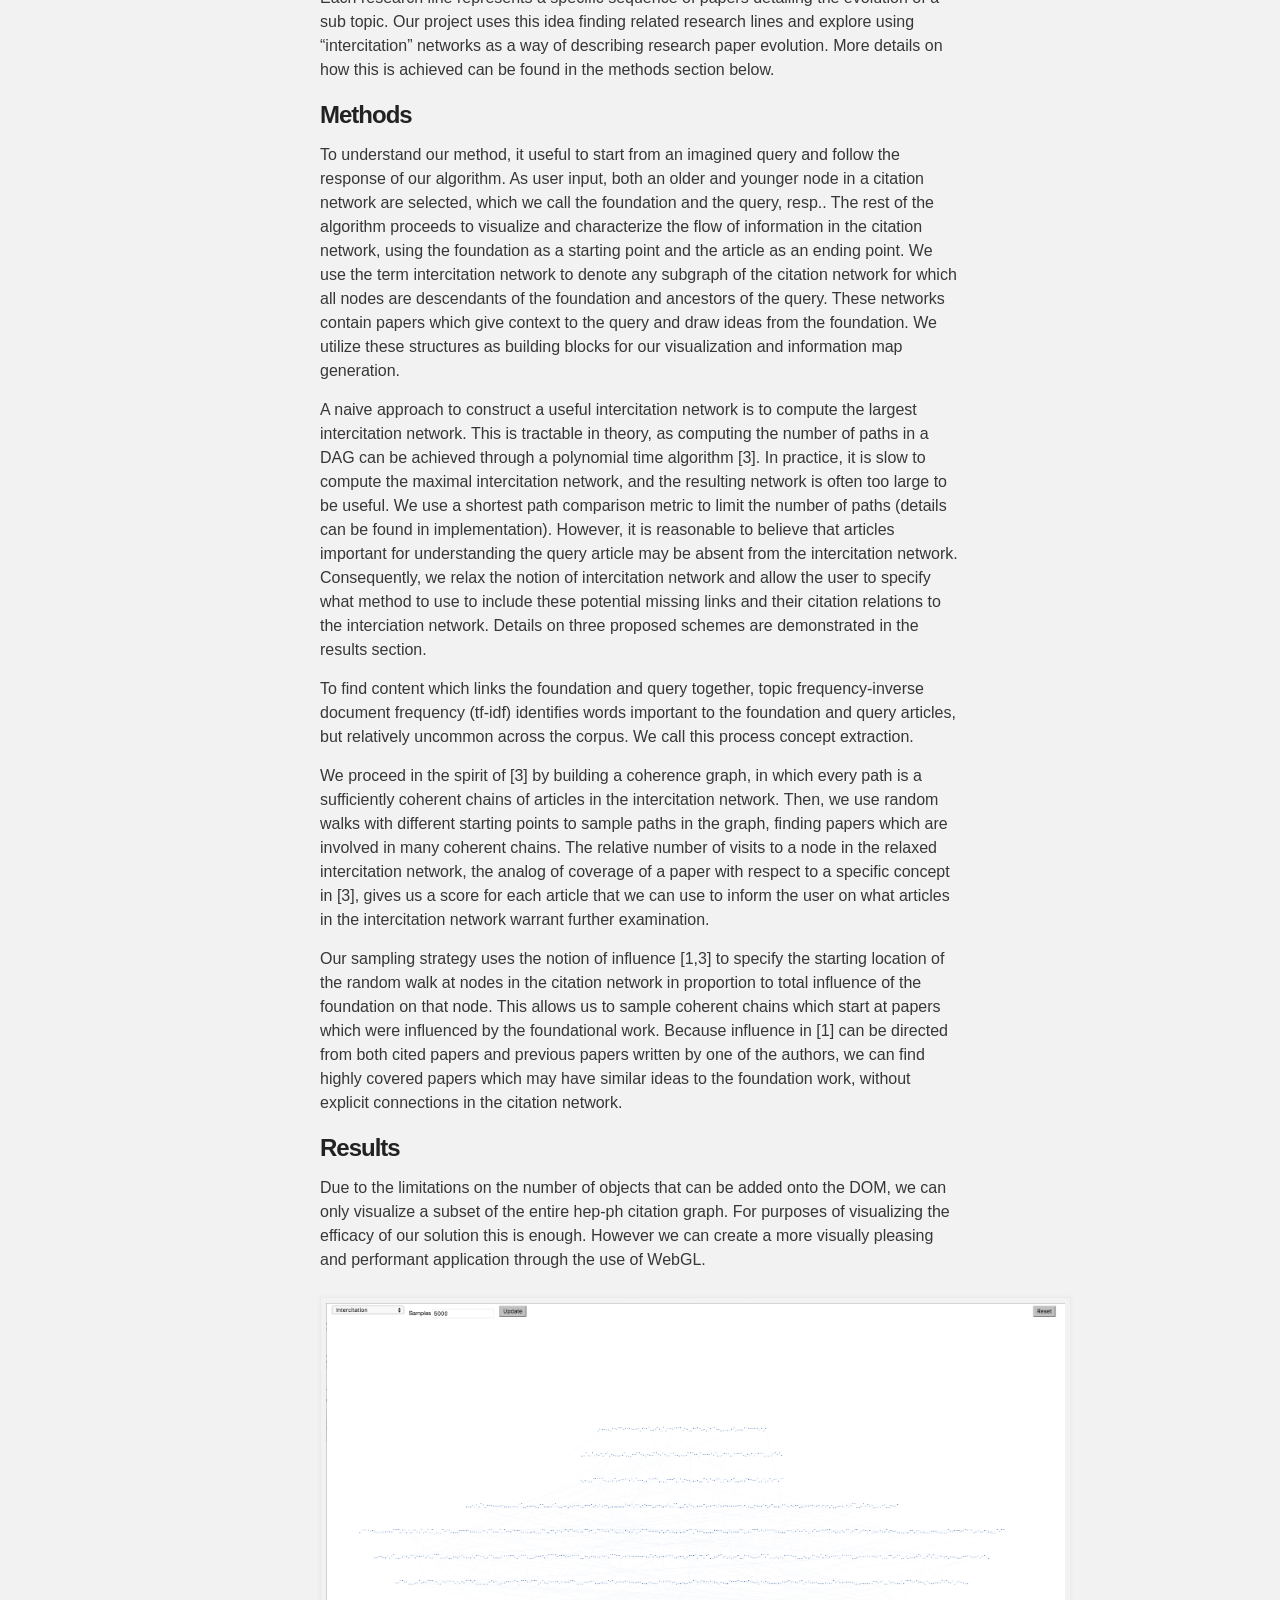
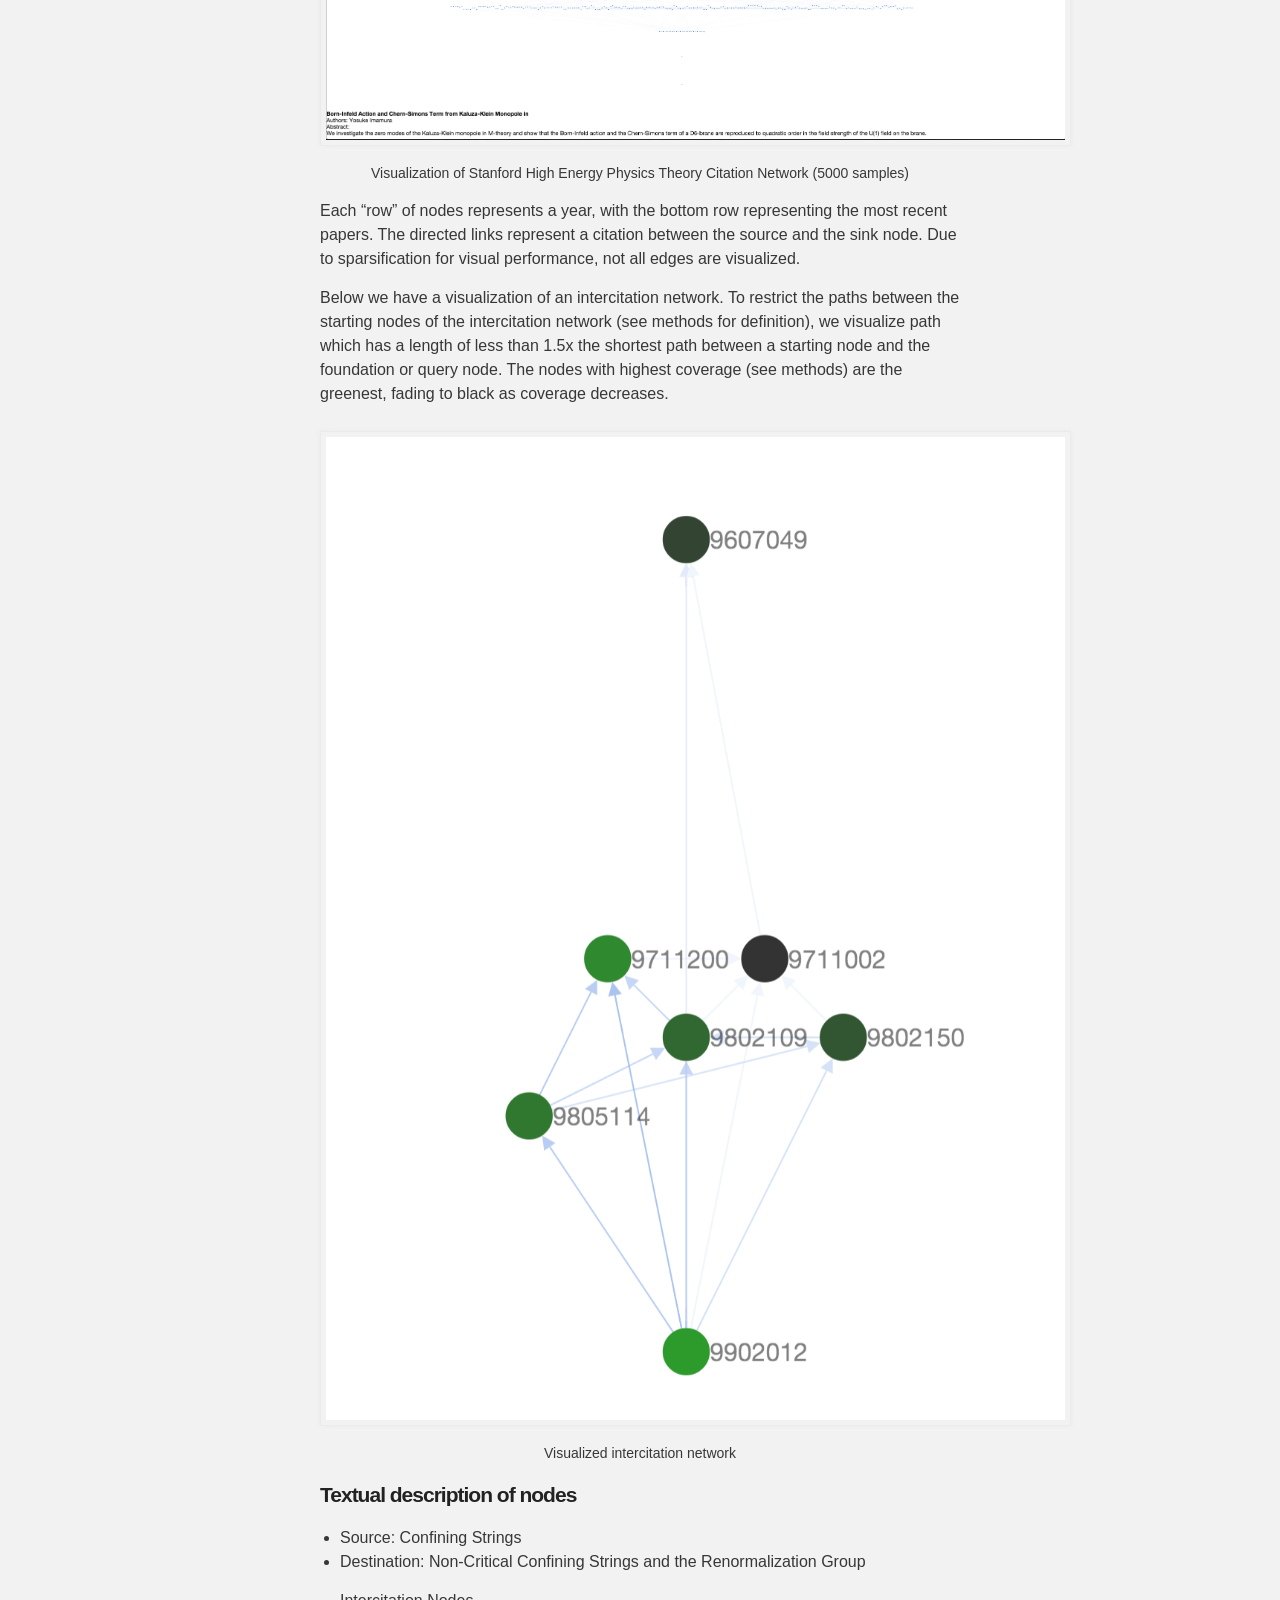
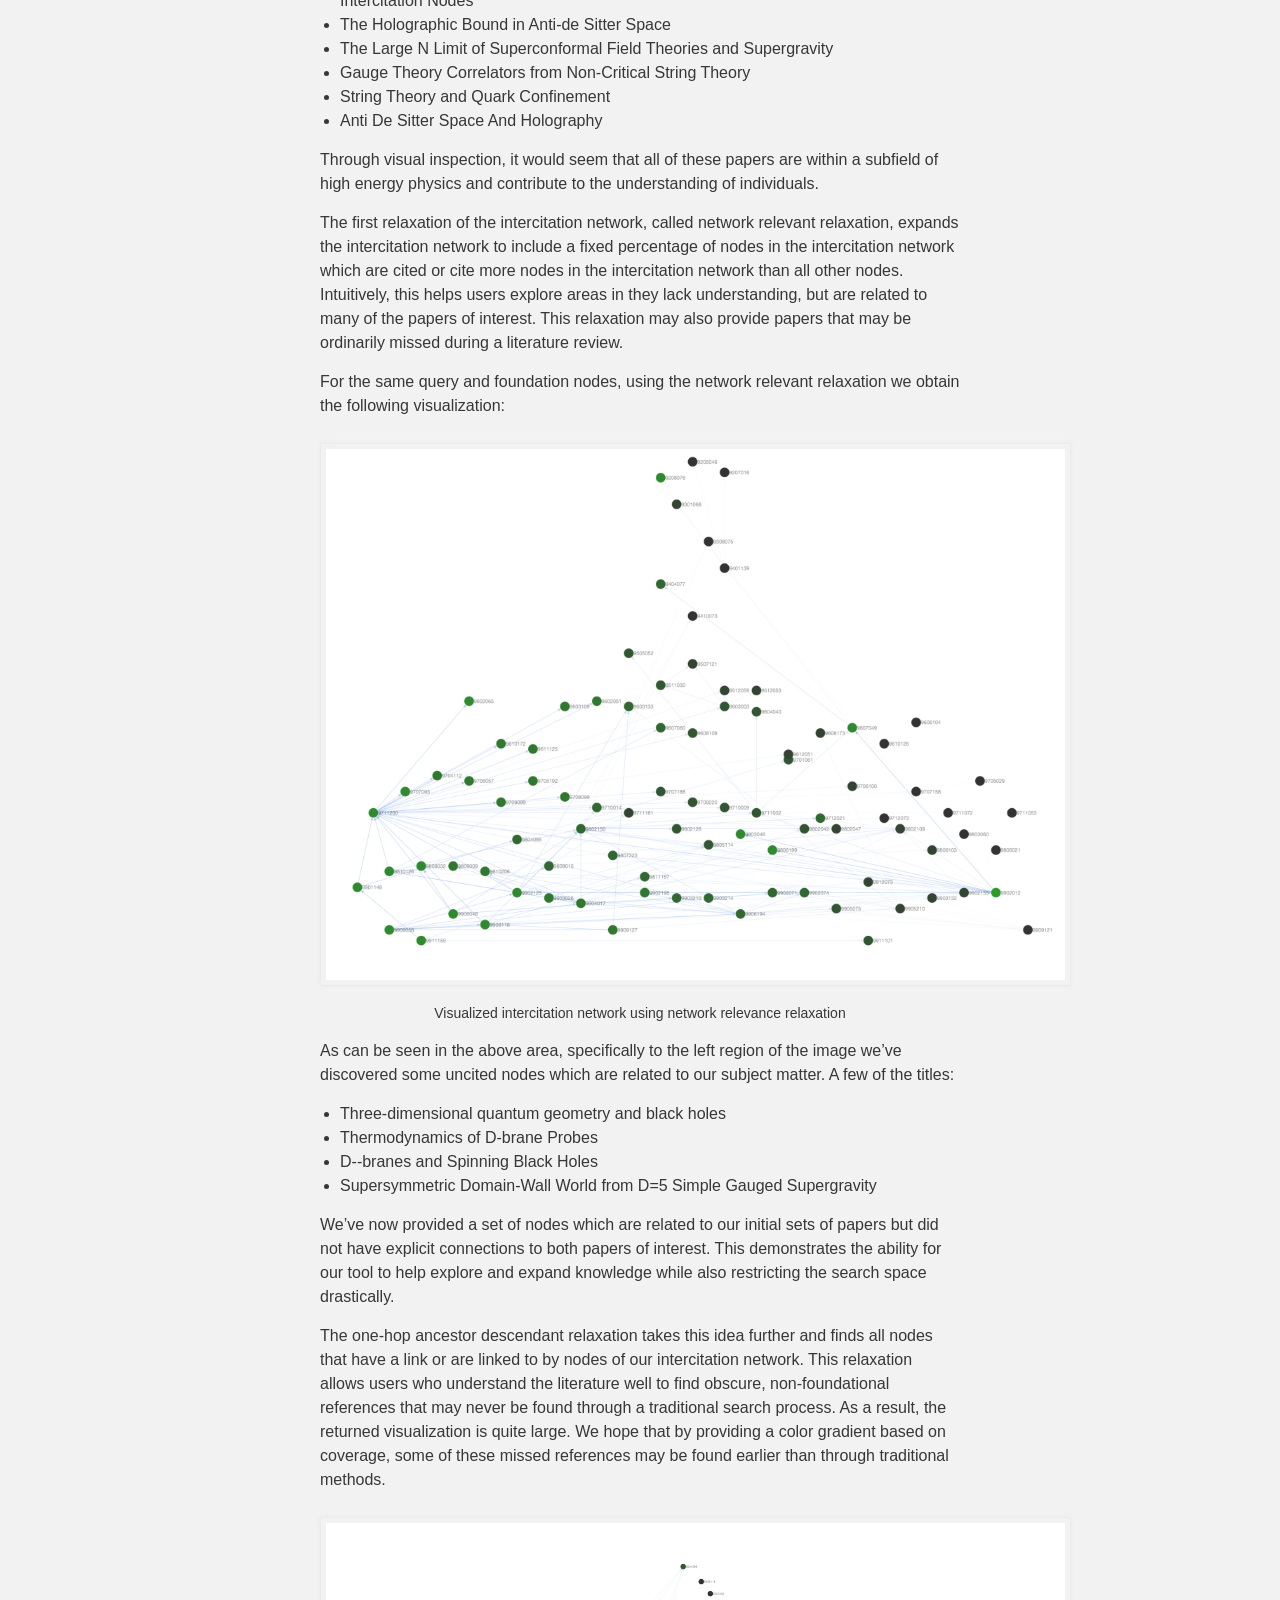
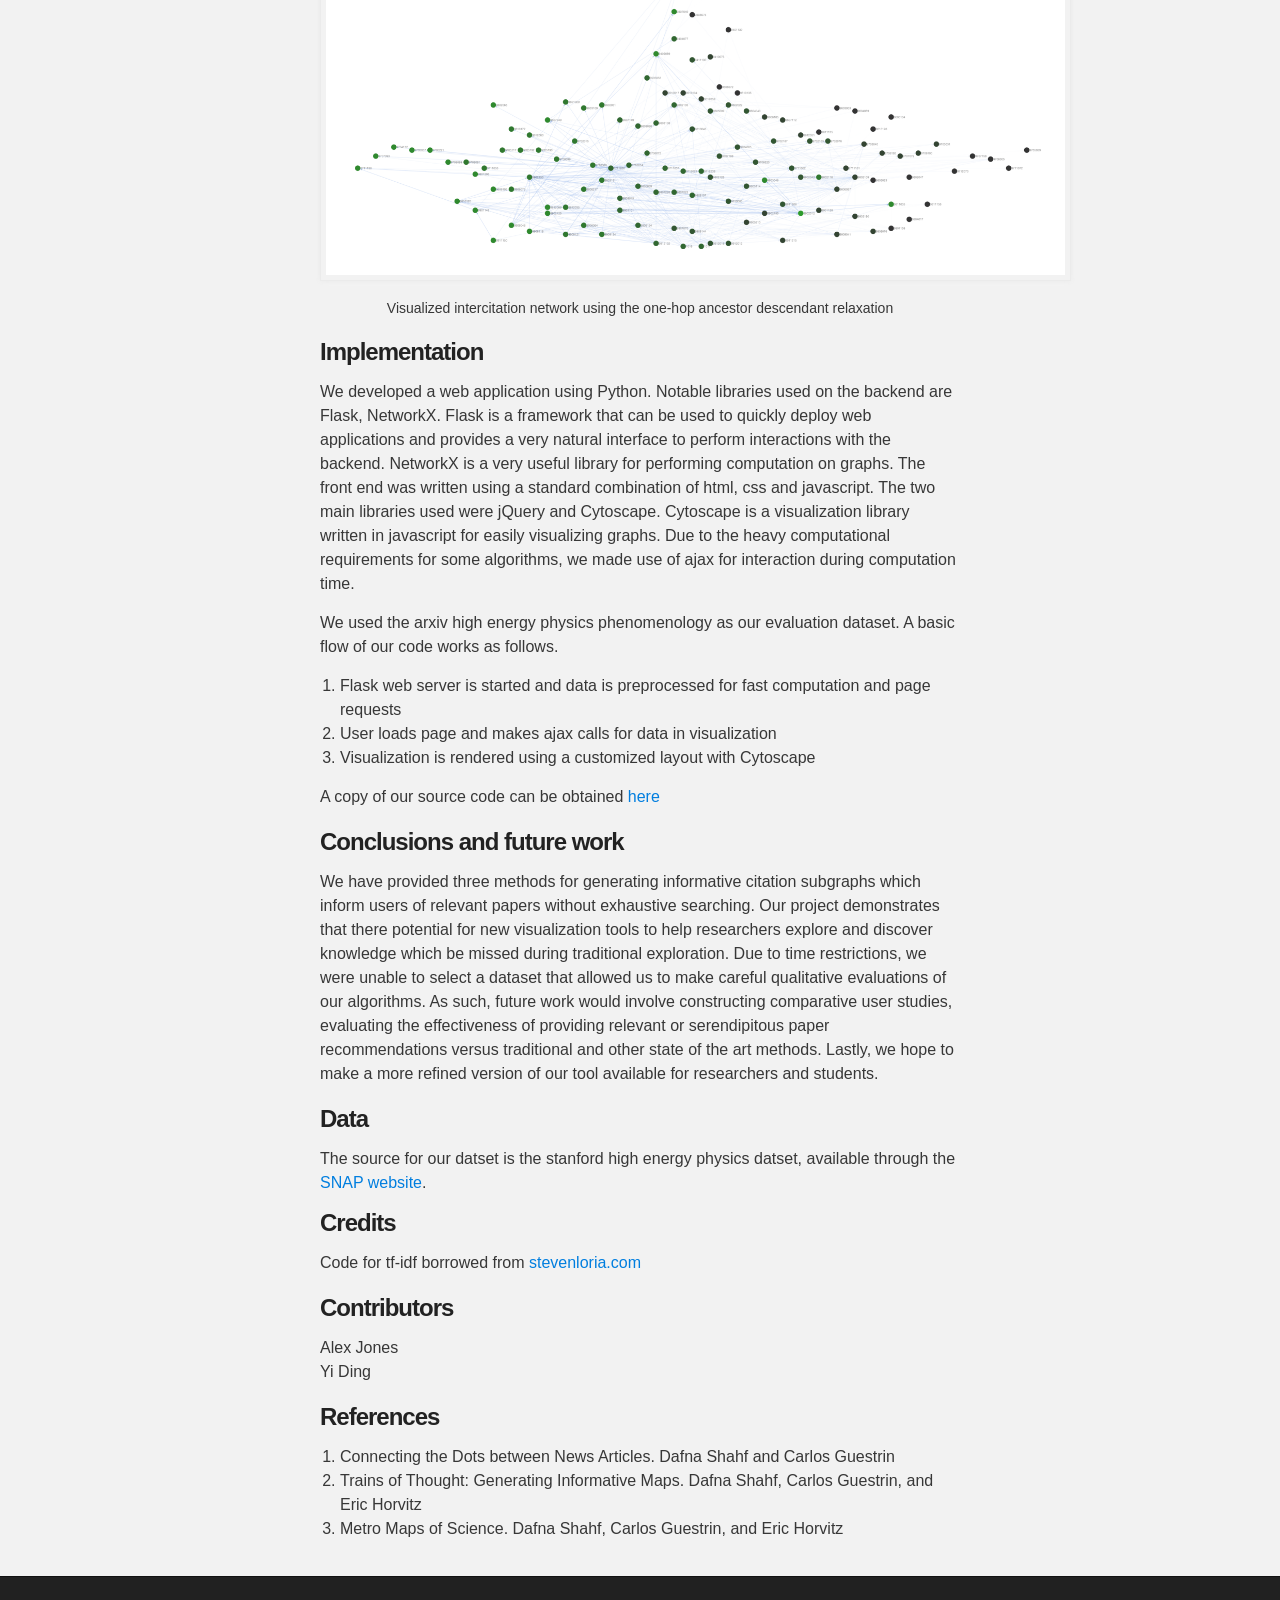
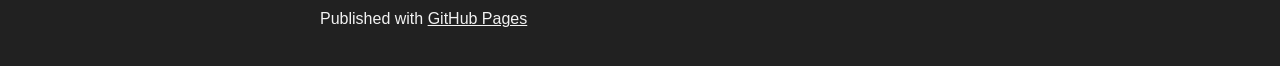
==== commit b39fd024: "add link to src code" ====
--- a/index.html
+++ b/index.html
@@ -165,6 +165,8 @@
 <li>User loads page and makes ajax calls for data in visualization</li>
 <li>Visualization is rendered using a customized layout with Cytoscape</li>
 </ol>
+
+<p>A copy of our source code can be obtained <a href="https://github.com/alextaylorjones/NS202-Visualization-Of-Metro-Maps">here</a>
 
 
 </p>
--- a/stylesheets/stylesheet.css
+++ b/stylesheets/stylesheet.css
@@ -0,0 +1,430 @@
+/*******************************************************************************
+Slate Theme for GitHub Pages
+by Jason Costello, @jsncostello
+*******************************************************************************/
+
+@import url(github-light.css);
+
+/*******************************************************************************
+MeyerWeb Reset
+*******************************************************************************/
+
+html, body, div, span, applet, object, iframe,
+h1, h2, h3, h4, h5, h6, p, blockquote, pre,
+a, abbr, acronym, address, big, cite, code,
+del, dfn, em, img, ins, kbd, q, s, samp,
+small, strike, strong, sub, sup, tt, var,
+b, u, i, center,
+dl, dt, dd, ol, ul, li,
+fieldset, form, label, legend,
+table, caption, tbody, tfoot, thead, tr, th, td,
+article, aside, canvas, details, embed,
+figure, figcaption, footer, header, hgroup,
+menu, nav, output, ruby, section, summary,
+time, mark, audio, video {
+  margin: 0;
+  padding: 0;
+  border: 0;
+  font: inherit;
+  vertical-align: baseline;
+}
+
+/* HTML5 display-role reset for older browsers */
+article, aside, details, figcaption, figure,
+footer, header, hgroup, menu, nav, section {
+  display: block;
+}
+
+ol, ul {
+  list-style: none;
+}
+
+table {
+  border-collapse: collapse;
+  border-spacing: 0;
+}
+.caption {
+  text-align: center;
+  font-size: 14px
+
+}
+
+/*******************************************************************************
+Theme Styles
+*******************************************************************************/
+
+body {
+  box-sizing: border-box;
+  color:#373737;
+  background: #212121;
+  font-size: 16px;
+  font-family: 'Myriad Pro', Calibri, Helvetica, Arial, sans-serif;
+  line-height: 1.5;
+  -webkit-font-smoothing: antialiased;
+}
+
+h1, h2, h3, h4, h5, h6 {
+  margin: 10px 0;
+  font-weight: 700;
+  color:#222222;
+  font-family: 'Lucida Grande', 'Calibri', Helvetica, Arial, sans-serif;
+  letter-spacing: -1px;
+}
+
+h1 {
+  font-size: 36px;
+  font-weight: 700;
+}
+
+h2 {
+  padding-bottom: 10px;
+  font-size: 32px;
+  background: url('../images/bg_hr.png') repeat-x bottom;
+}
+
+h3 {
+  font-size: 24px;
+}
+
+h4 {
+  font-size: 21px;
+}
+
+h5 {
+  font-size: 18px;
+}
+
+h6 {
+  font-size: 16px;
+}
+
+p {
+  margin: 10px 0 15px 0;
+}
+
+footer p {
+  color: #f2f2f2;
+}
+
+a {
+  text-decoration: none;
+  color: #007edf;
+  text-shadow: none;
+
+  transition: color 0.5s ease;
+  transition: text-shadow 0.5s ease;
+  -webkit-transition: color 0.5s ease;
+  -webkit-transition: text-shadow 0.5s ease;
+  -moz-transition: color 0.5s ease;
+  -moz-transition: text-shadow 0.5s ease;
+  -o-transition: color 0.5s ease;
+  -o-transition: text-shadow 0.5s ease;
+  -ms-transition: color 0.5s ease;
+  -ms-transition: text-shadow 0.5s ease;
+}
+
+a:hover, a:focus {text-decoration: underline;}
+
+footer a {
+  color: #F2F2F2;
+  text-decoration: underline;
+}
+
+em {
+  font-style: italic;
+}
+
+strong {
+  font-weight: bold;
+}
+
+img {
+  position: relative;
+  margin: 0 auto;
+  max-width: 739px;
+  padding: 5px;
+  margin: 10px 0 10px 0;
+  border: 1px solid #ebebeb;
+
+  box-shadow: 0 0 5px #ebebeb;
+  -webkit-box-shadow: 0 0 5px #ebebeb;
+  -moz-box-shadow: 0 0 5px #ebebeb;
+  -o-box-shadow: 0 0 5px #ebebeb;
+  -ms-box-shadow: 0 0 5px #ebebeb;
+}
+
+p img {
+  display: inline;
+  margin: 0;
+  padding: 0;
+  vertical-align: middle;
+  text-align: center;
+  border: none;
+}
+
+pre, code {
+  width: 100%;
+  color: #222;
+  background-color: #fff;
+
+  font-family: Monaco, "Bitstream Vera Sans Mono", "Lucida Console", Terminal, monospace;
+  font-size: 14px;
+
+  border-radius: 2px;
+  -moz-border-radius: 2px;
+  -webkit-border-radius: 2px;
+}
+
+pre {
+  width: 100%;
+  padding: 10px;
+  box-shadow: 0 0 10px rgba(0,0,0,.1);
+  overflow: auto;
+}
+
+code {
+  padding: 3px;
+  margin: 0 3px;
+  box-shadow: 0 0 10px rgba(0,0,0,.1);
+}
+
+pre code {
+  display: block;
+  box-shadow: none;
+}
+
+blockquote {
+  color: #666;
+  margin-bottom: 20px;
+  padding: 0 0 0 20px;
+  border-left: 3px solid #bbb;
+}
+
+
+ul, ol, dl {
+  margin-bottom: 15px
+}
+
+ul {
+  list-style-position: inside;
+  list-style: disc;
+  padding-left: 20px;
+}
+
+ol {
+  list-style-position: inside;
+  list-style: decimal;
+  padding-left: 20px;
+}
+
+dl dt {
+  font-weight: bold;
+}
+
+dl dd {
+  padding-left: 20px;
+  font-style: italic;
+}
+
+dl p {
+  padding-left: 20px;
+  font-style: italic;
+}
+
+hr {
+  height: 1px;
+  margin-bottom: 5px;
+  border: none;
+  background: url('../images/bg_hr.png') repeat-x center;
+}
+
+table {
+  border: 1px solid #373737;
+  margin-bottom: 20px;
+  text-align: left;
+ }
+
+th {
+  font-family: 'Lucida Grande', 'Helvetica Neue', Helvetica, Arial, sans-serif;
+  padding: 10px;
+  background: #373737;
+  color: #fff;
+ }
+
+td {
+  padding: 10px;
+  border: 1px solid #373737;
+ }
+
+form {
+  background: #f2f2f2;
+  padding: 20px;
+}
+
+/*******************************************************************************
+Full-Width Styles
+*******************************************************************************/
+
+.outer {
+  width: 100%;
+}
+
+.inner {
+  position: relative;
+  max-width: 640px;
+  padding: 20px 10px;
+  margin: 0 auto;
+}
+
+#forkme_banner {
+  display: block;
+  position: absolute;
+  top:0;
+  right: 10px;
+  z-index: 10;
+  padding: 10px 50px 10px 10px;
+  color: #fff;
+  background: url('../images/blacktocat.png') #0090ff no-repeat 95% 50%;
+  font-weight: 700;
+  box-shadow: 0 0 10px rgba(0,0,0,.5);
+  border-bottom-left-radius: 2px;
+  border-bottom-right-radius: 2px;
+}
+
+#header_wrap {
+  background: #212121;
+  background: -moz-linear-gradient(top, #373737, #212121);
+  background: -webkit-linear-gradient(top, #373737, #212121);
+  background: -ms-linear-gradient(top, #373737, #212121);
+  background: -o-linear-gradient(top, #373737, #212121);
+  background: linear-gradient(top, #373737, #212121);
+}
+
+#header_wrap .inner {
+  padding: 50px 10px 30px 10px;
+}
+
+#project_title {
+  margin: 0;
+  color: #fff;
+  font-size: 42px;
+  font-weight: 700;
+  text-shadow: #111 0px 0px 10px;
+}
+
+#project_tagline {
+  color: #fff;
+  font-size: 24px;
+  font-weight: 300;
+  background: none;
+  text-shadow: #111 0px 0px 10px;
+}
+
+#downloads {
+  position: absolute;
+  width: 210px;
+  z-index: 10;
+  bottom: -40px;
+  right: 0;
+  height: 70px;
+  background: url('../images/icon_download.png') no-repeat 0% 90%;
+}
+
+.zip_download_link {
+  display: block;
+  float: right;
+  width: 90px;
+  height:70px;
+  text-indent: -5000px;
+  overflow: hidden;
+  background: url(../images/sprite_download.png) no-repeat bottom left;
+}
+
+.tar_download_link {
+  display: block;
+  float: right;
+  width: 90px;
+  height:70px;
+  text-indent: -5000px;
+  overflow: hidden;
+  background: url(../images/sprite_download.png) no-repeat bottom right;
+  margin-left: 10px;
+}
+
+.zip_download_link:hover {
+  background: url(../images/sprite_download.png) no-repeat top left;
+}
+
+.tar_download_link:hover {
+  background: url(../images/sprite_download.png) no-repeat top right;
+}
+
+#main_content_wrap {
+  background: #f2f2f2;
+  border-top: 1px solid #111;
+  border-bottom: 1px solid #111;
+}
+
+#main_content {
+  padding-top: 40px;
+}
+
+#footer_wrap {
+  background: #212121;
+}
+
+
+
+/*******************************************************************************
+Small Device Styles
+*******************************************************************************/
+
+@media screen and (max-width: 480px) {
+  body {
+    font-size:14px;
+  }
+
+  #downloads {
+    display: none;
+  }
+
+  .inner {
+    min-width: 320px;
+    max-width: 480px;
+  }
+
+  #project_title {
+  font-size: 32px;
+  }
+
+  h1 {
+    font-size: 28px;
+  }
+
+  h2 {
+    font-size: 24px;
+  }
+
+  h3 {
+    font-size: 21px;
+  }
+
+  h4 {
+    font-size: 18px;
+  }
+
+  h5 {
+    font-size: 14px;
+  }
+
+  h6 {
+    font-size: 12px;
+  }
+
+  code, pre {
+    min-width: 320px;
+    max-width: 480px;
+    font-size: 11px;
+  }
+
+}
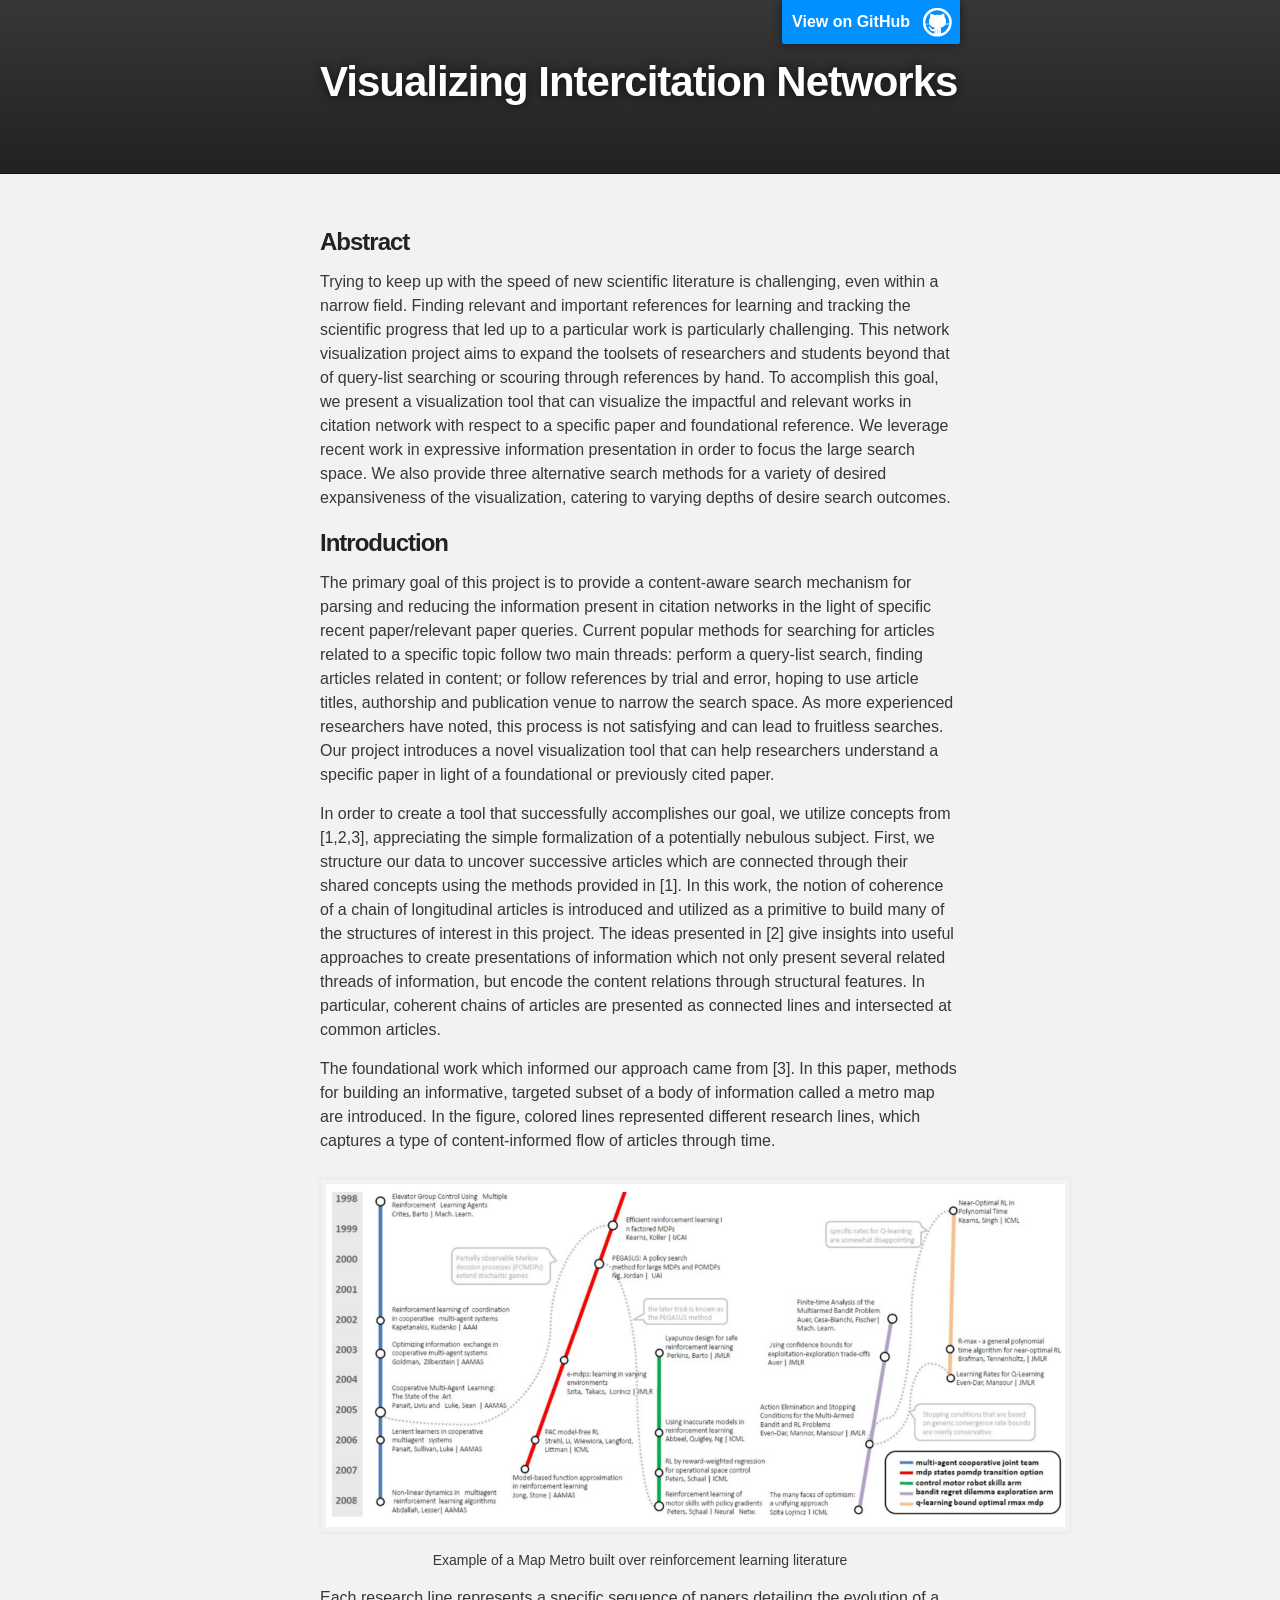
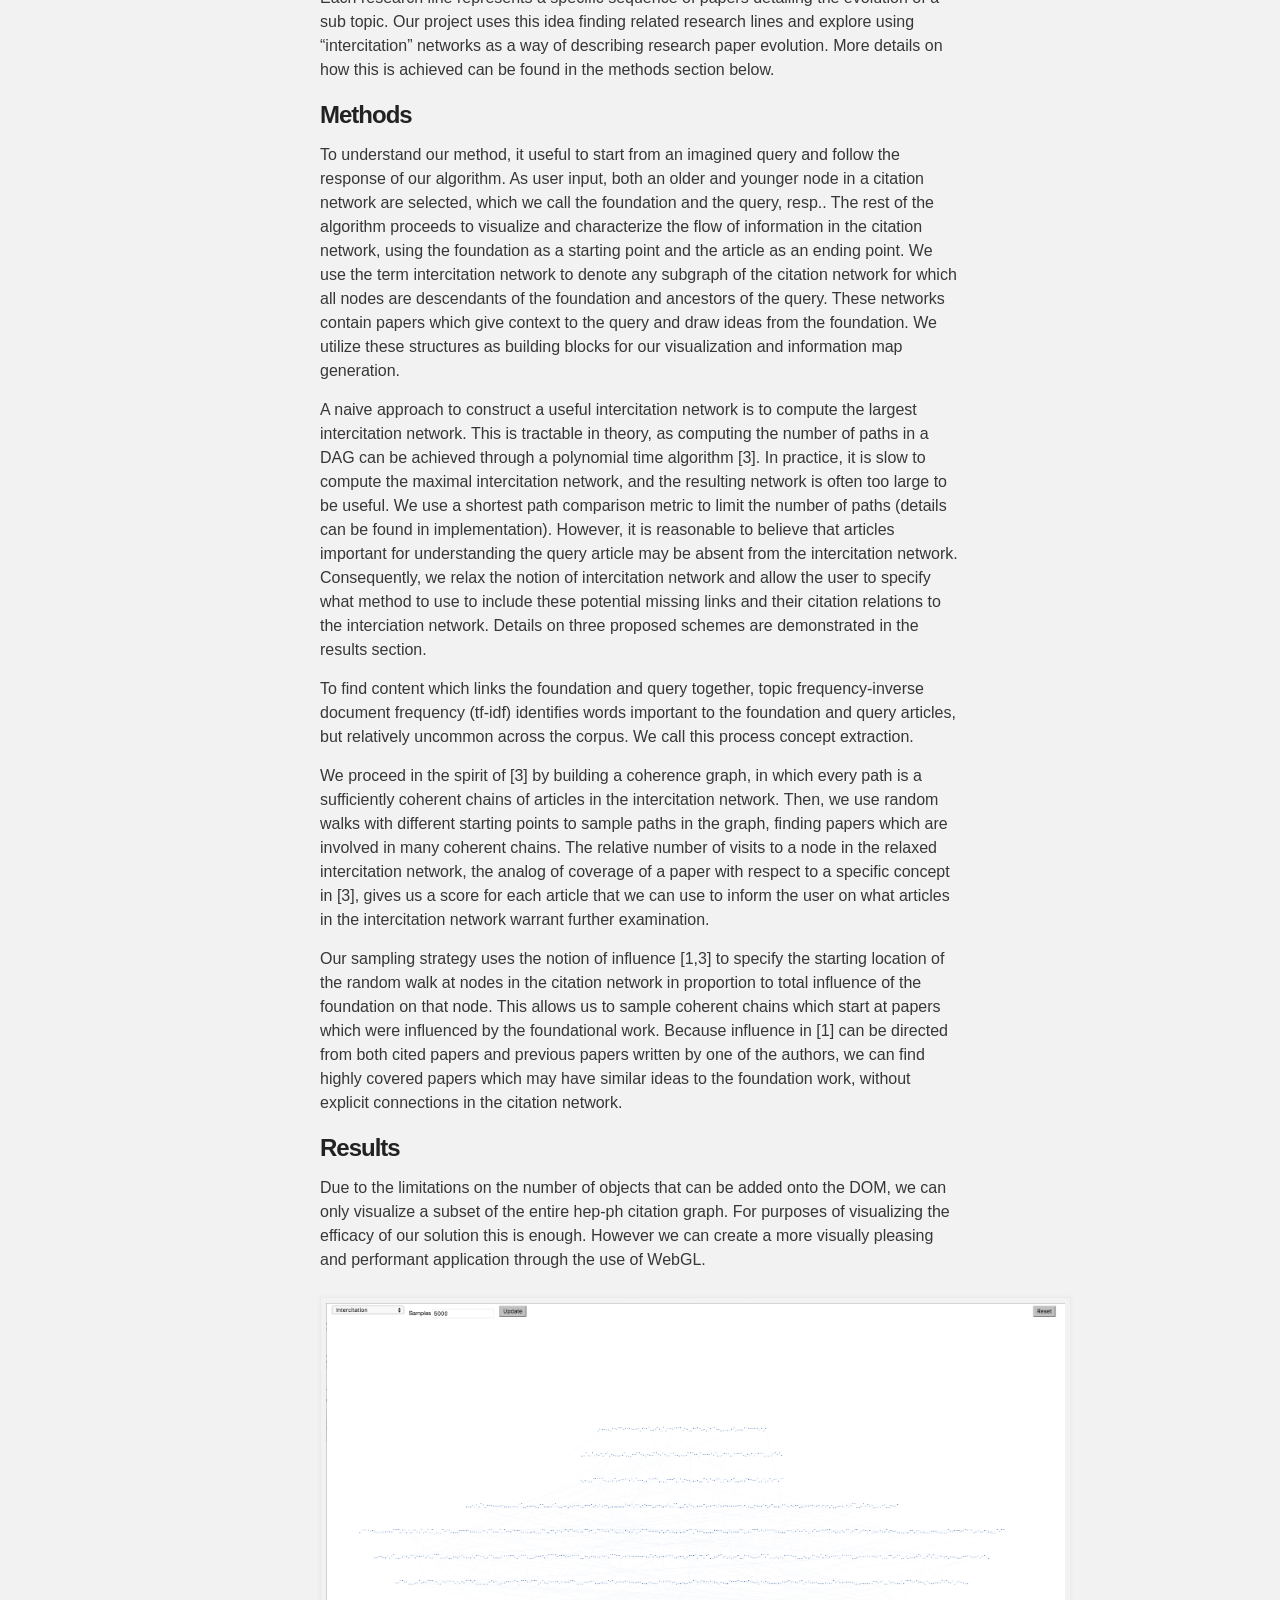
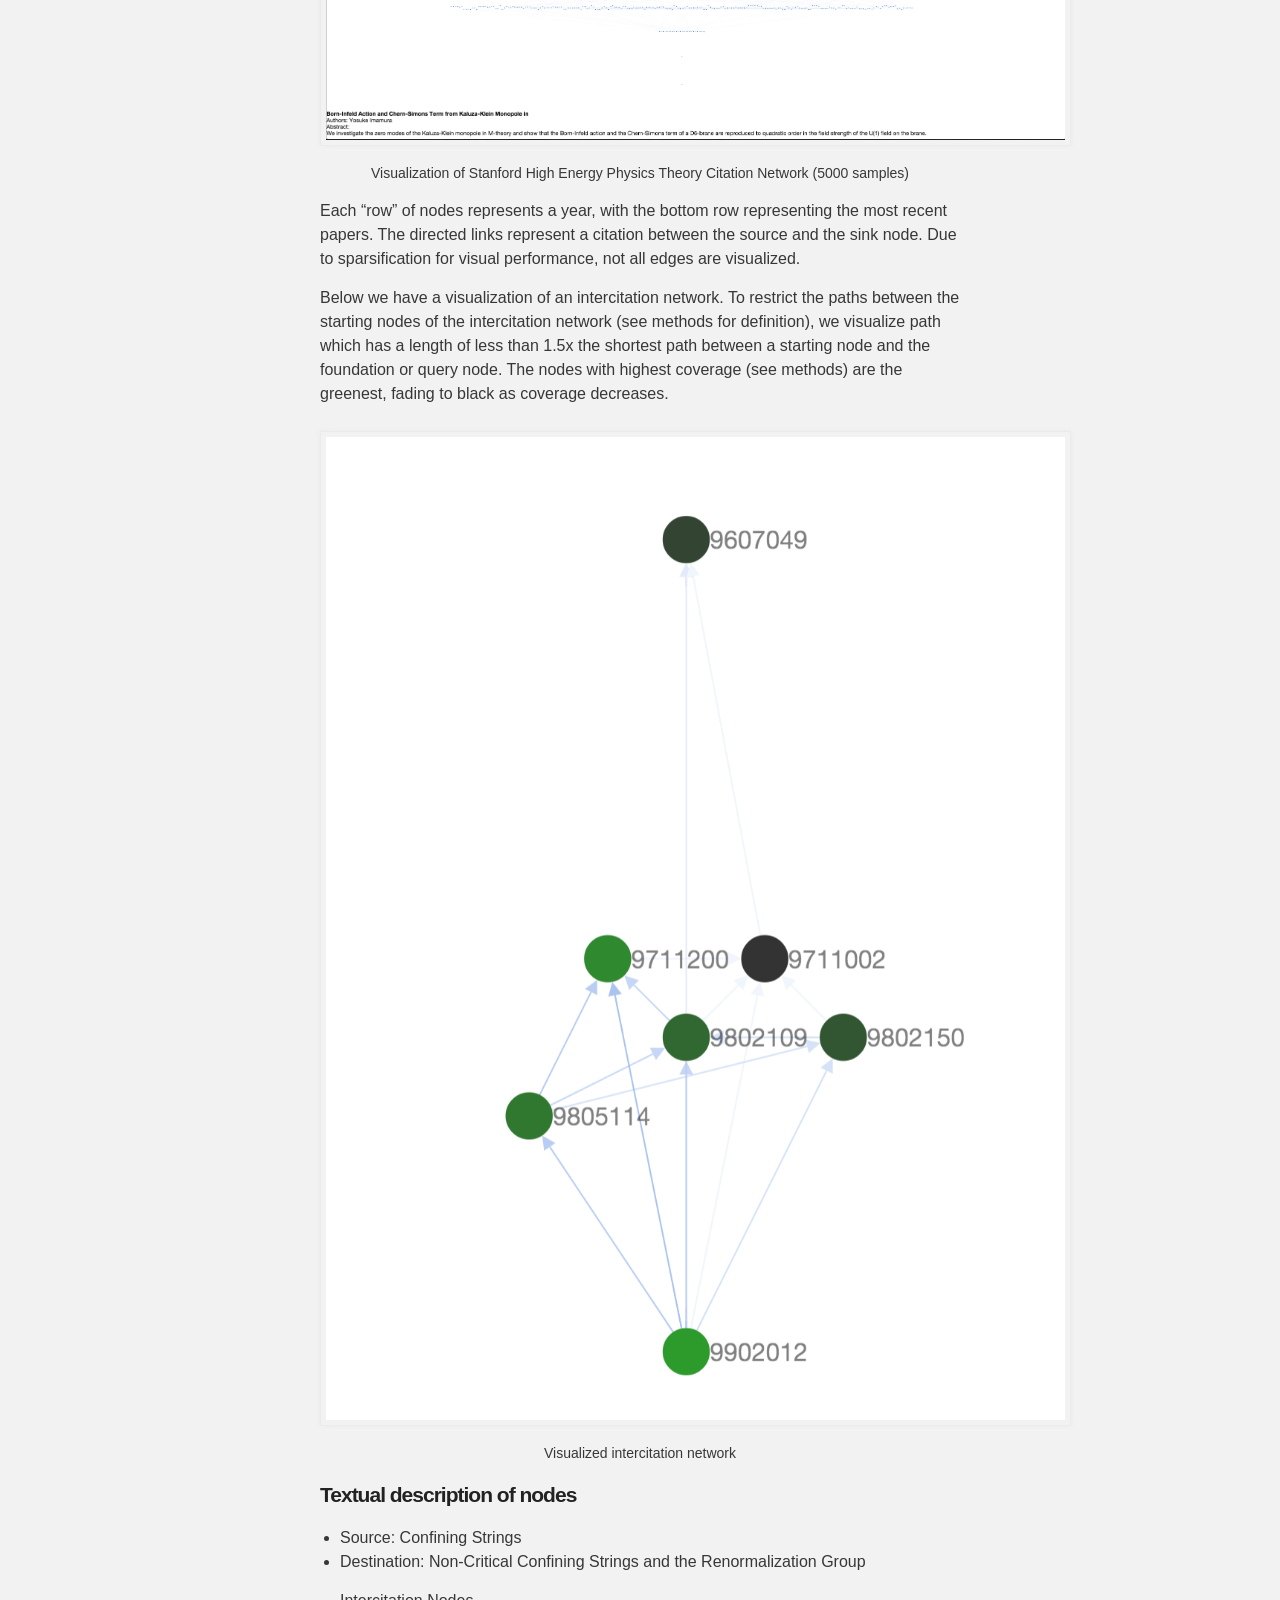
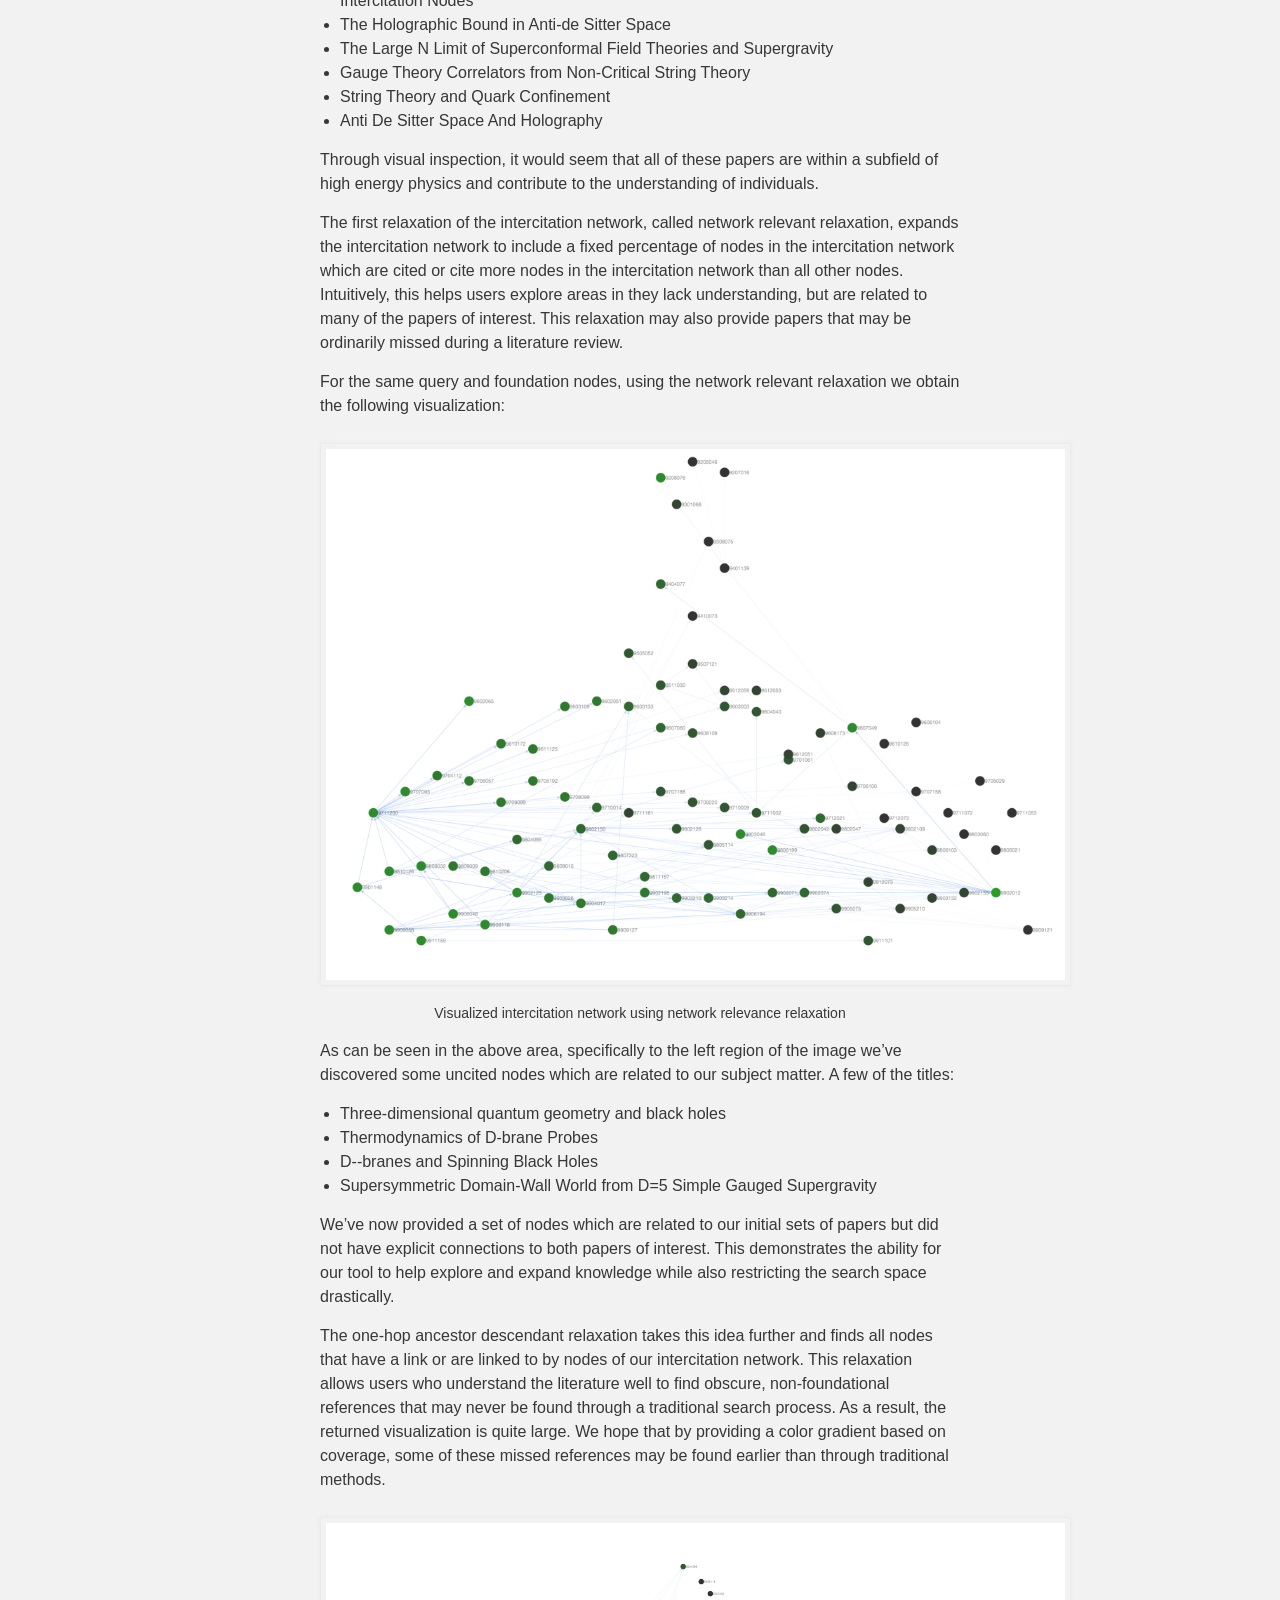
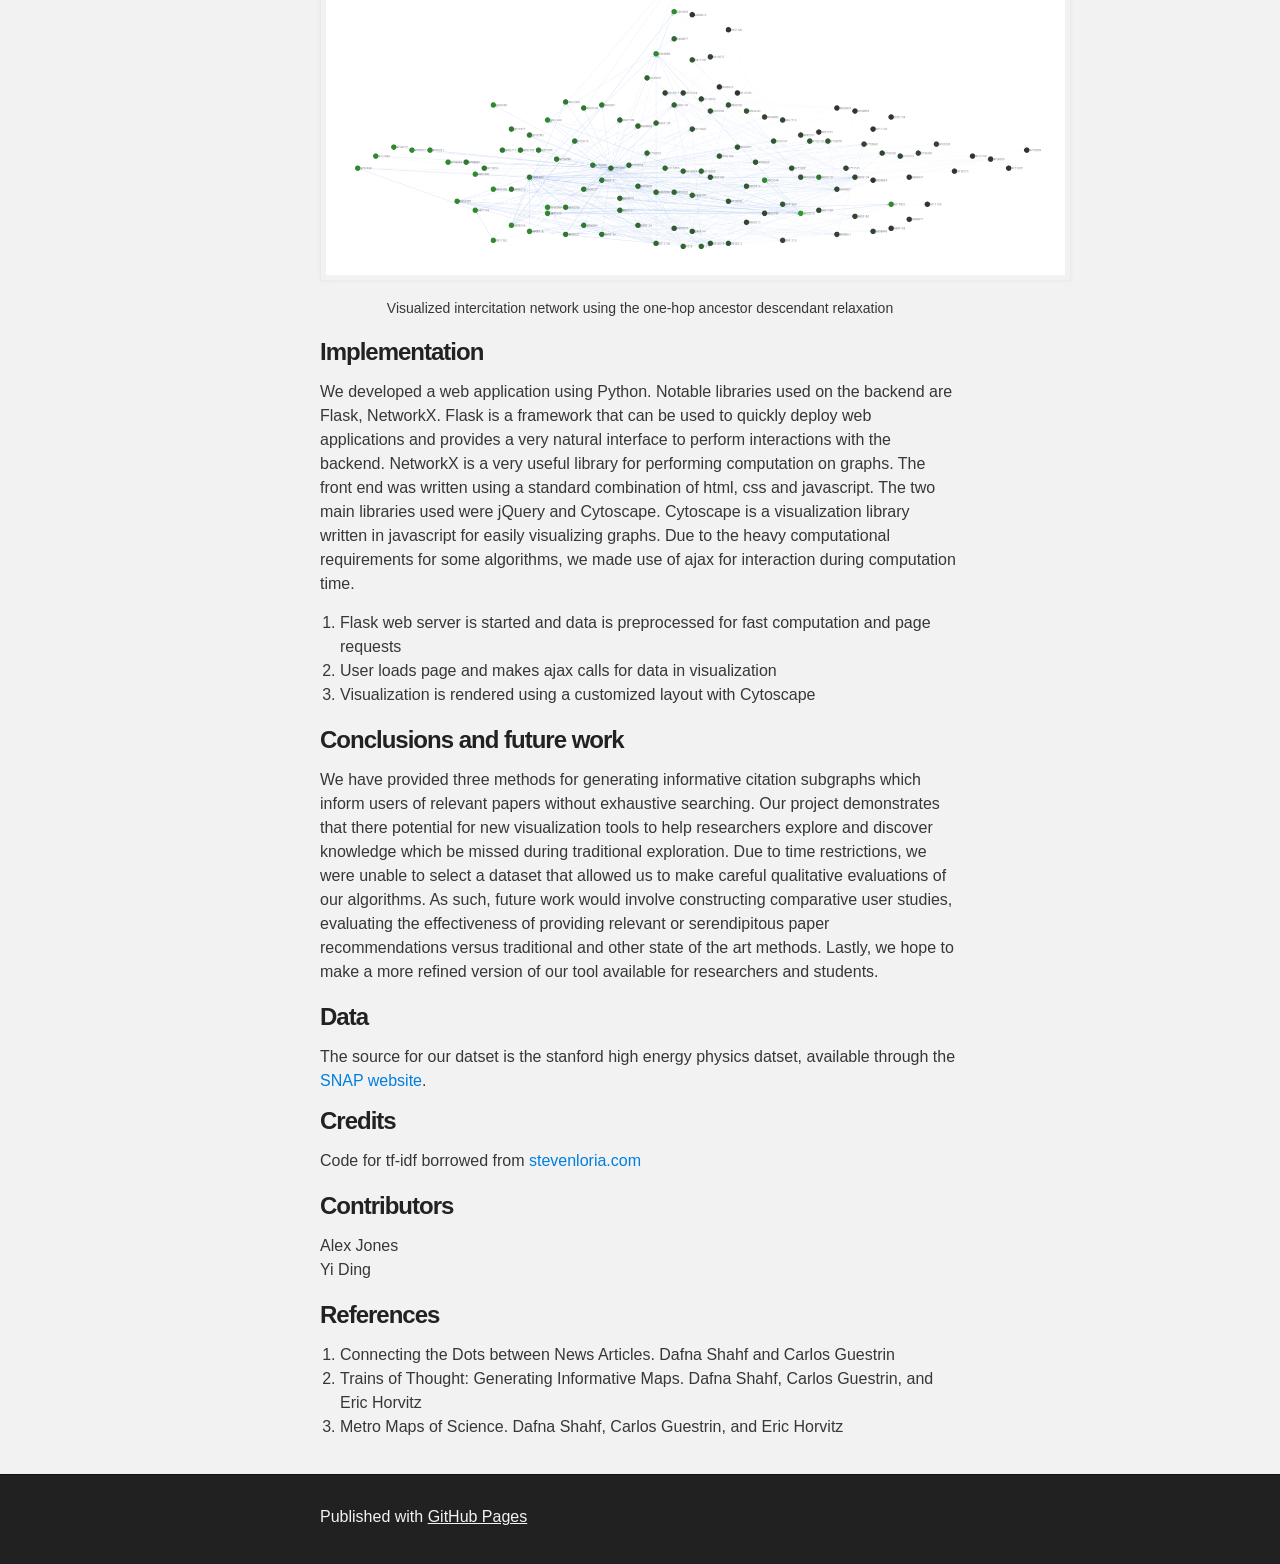
==== commit 8b8f3f0a: "modified:   index.html" ====
--- a/index.html
+++ b/index.html
@@ -158,15 +158,12 @@
 We developed a web application using Python. Notable libraries used on the backend are Flask, NetworkX. Flask is a framework that can be used to quickly deploy web applications and provides a very natural interface to perform interactions with the backend. NetworkX is a very useful library for performing computation on graphs. The front end was written using a standard combination of html, css and javascript. The two main libraries used were jQuery and Cytoscape. Cytoscape is a visualization library written in javascript for easily visualizing graphs. Due to the heavy computational requirements for some algorithms, we made use of ajax for interaction during computation time. 
 </p>
 
-<p>We used the arxiv high energy physics phenomenology as our evaluation dataset. A basic flow of our code works as follows.
 
 <ol>
 <li>Flask web server is started and data is preprocessed for fast computation and page requests</li>
 <li>User loads page and makes ajax calls for data in visualization</li>
 <li>Visualization is rendered using a customized layout with Cytoscape</li>
 </ol>
-
-<p>A copy of our source code can be obtained <a href="https://github.com/alextaylorjones/NS202-Visualization-Of-Metro-Maps">here</a>
 
 
 </p>
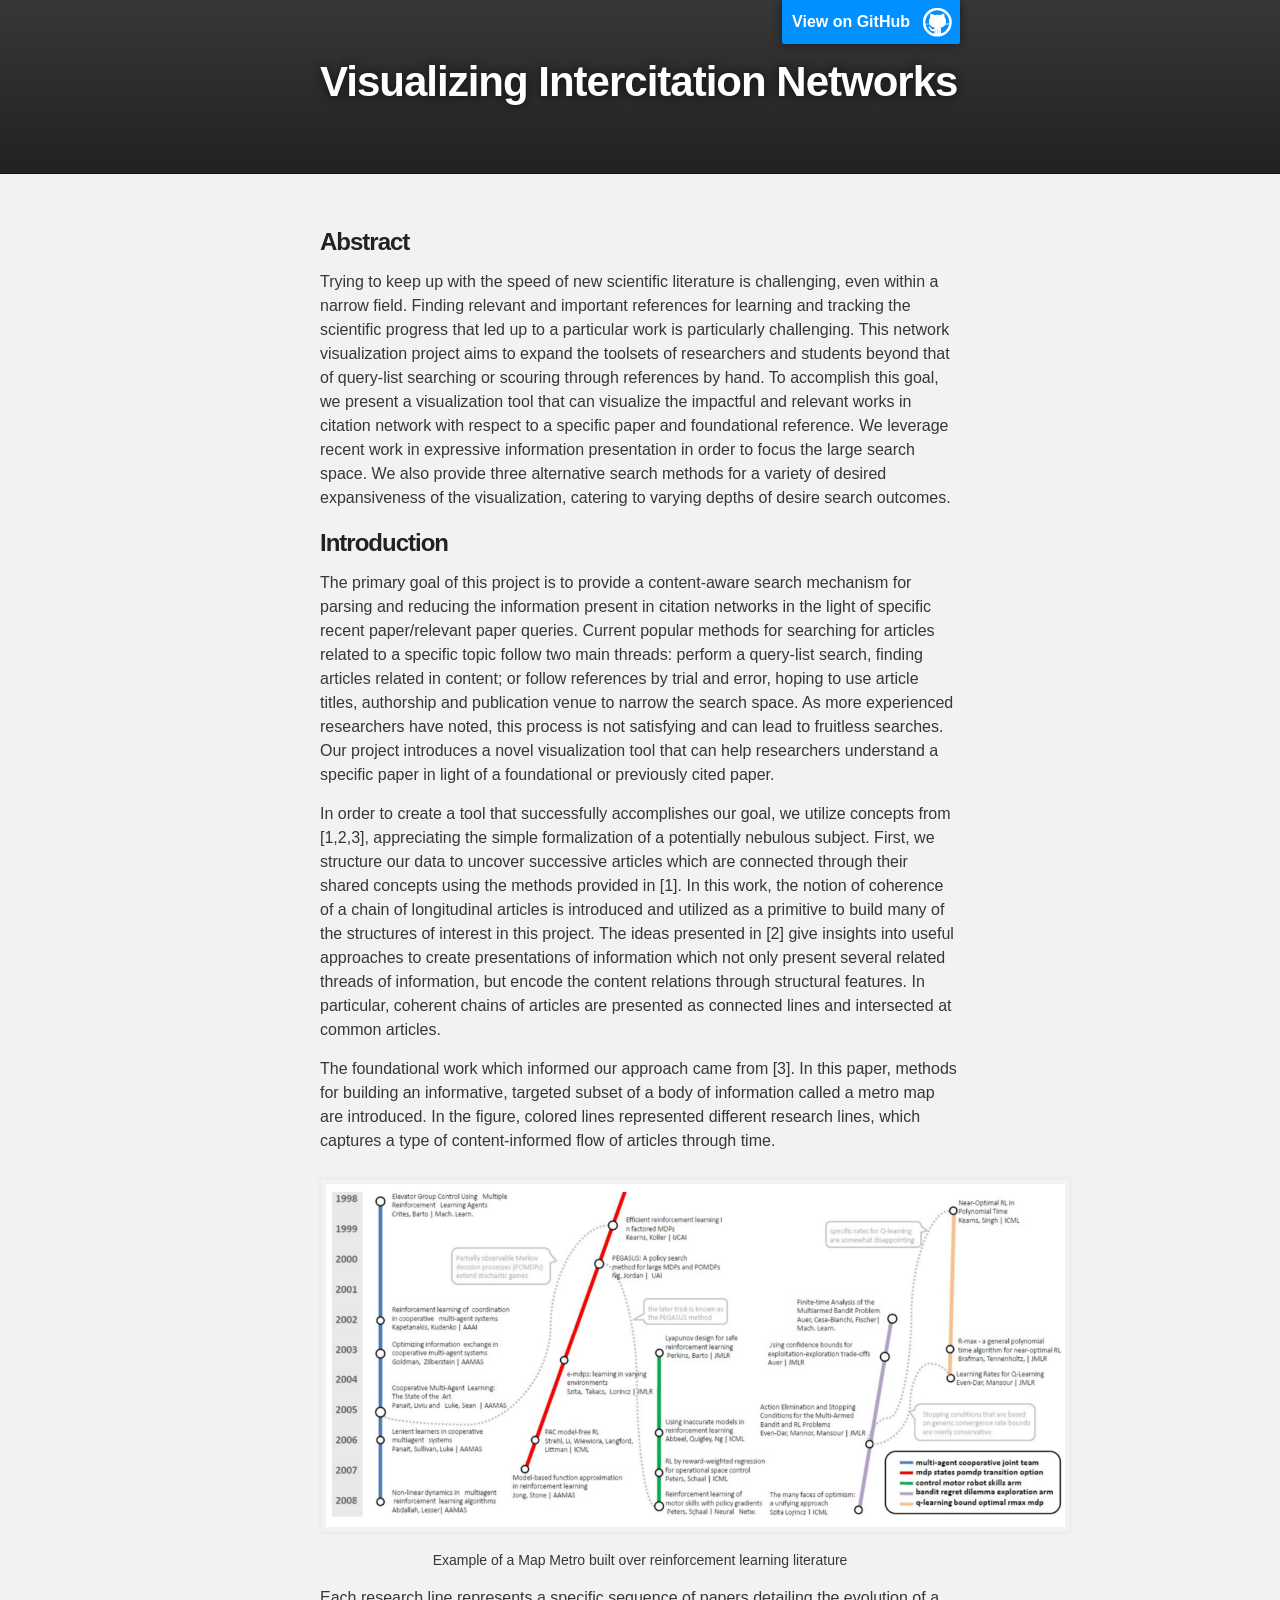
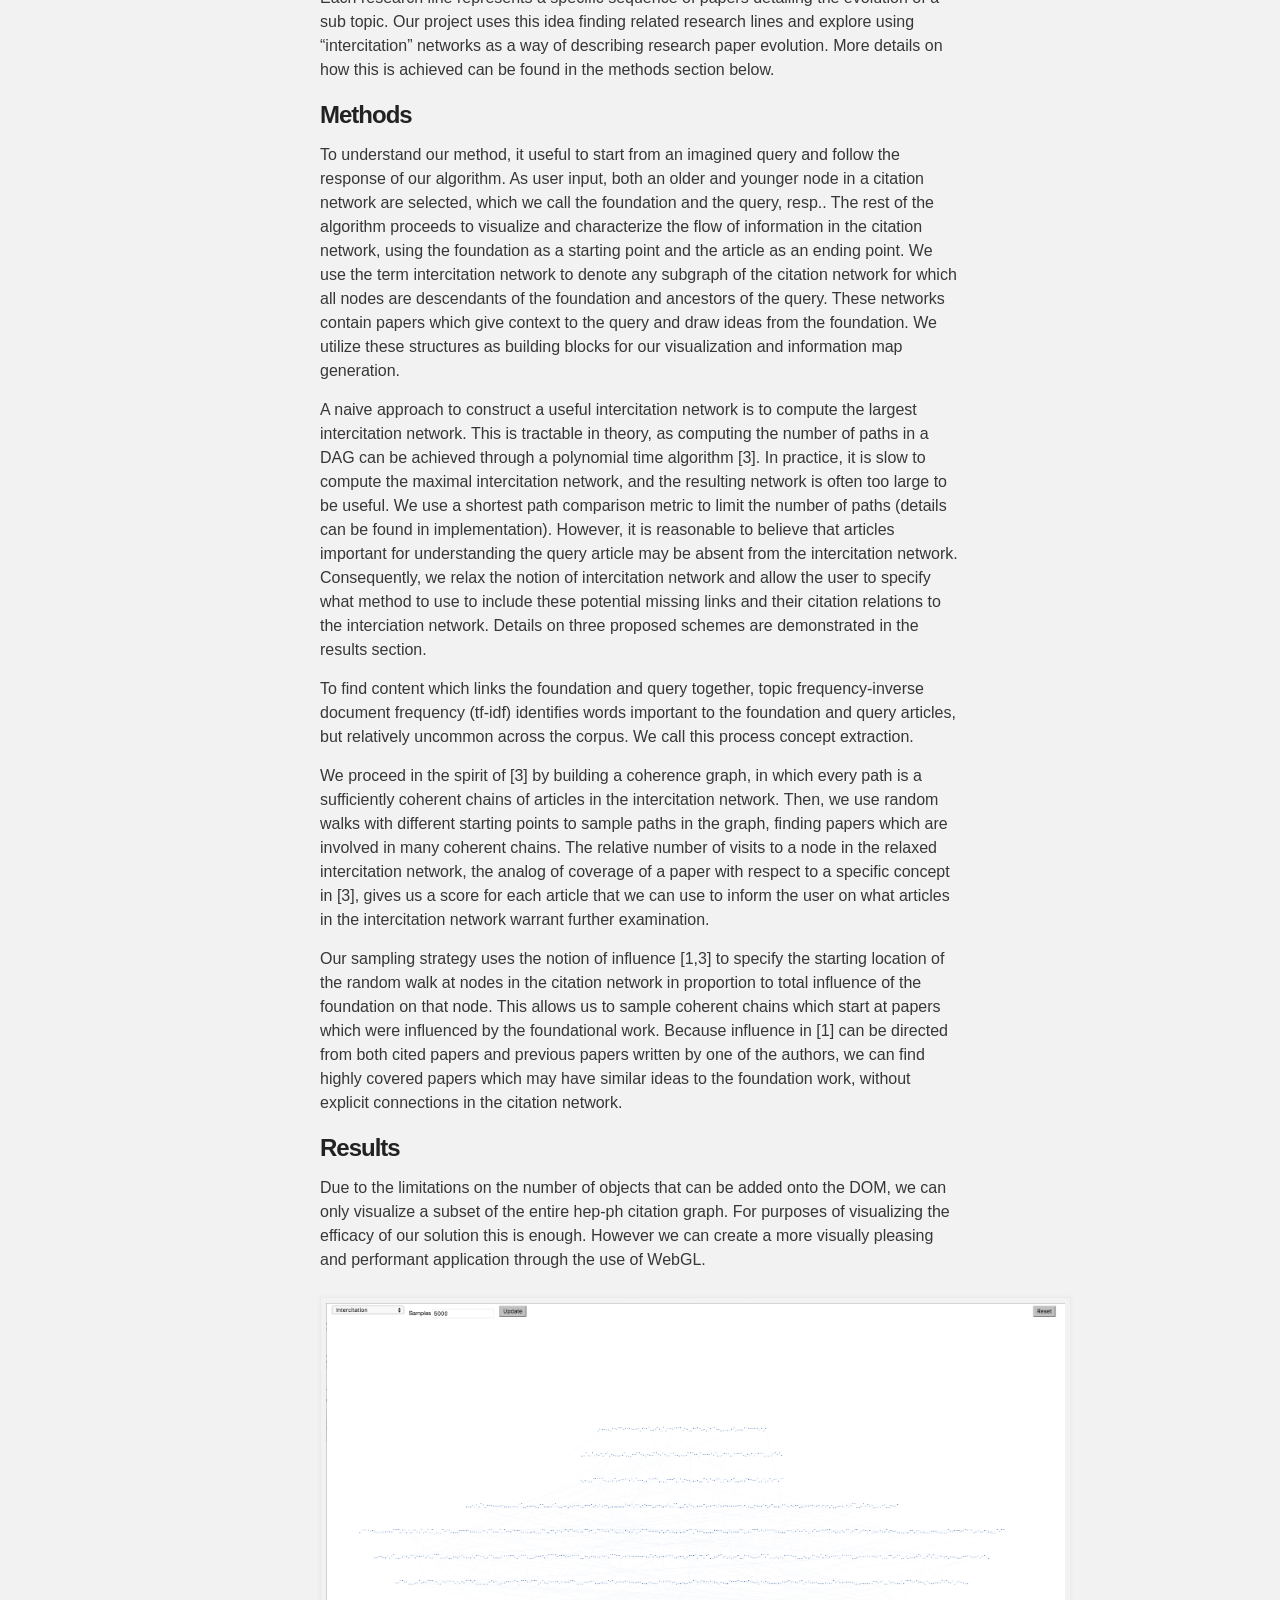
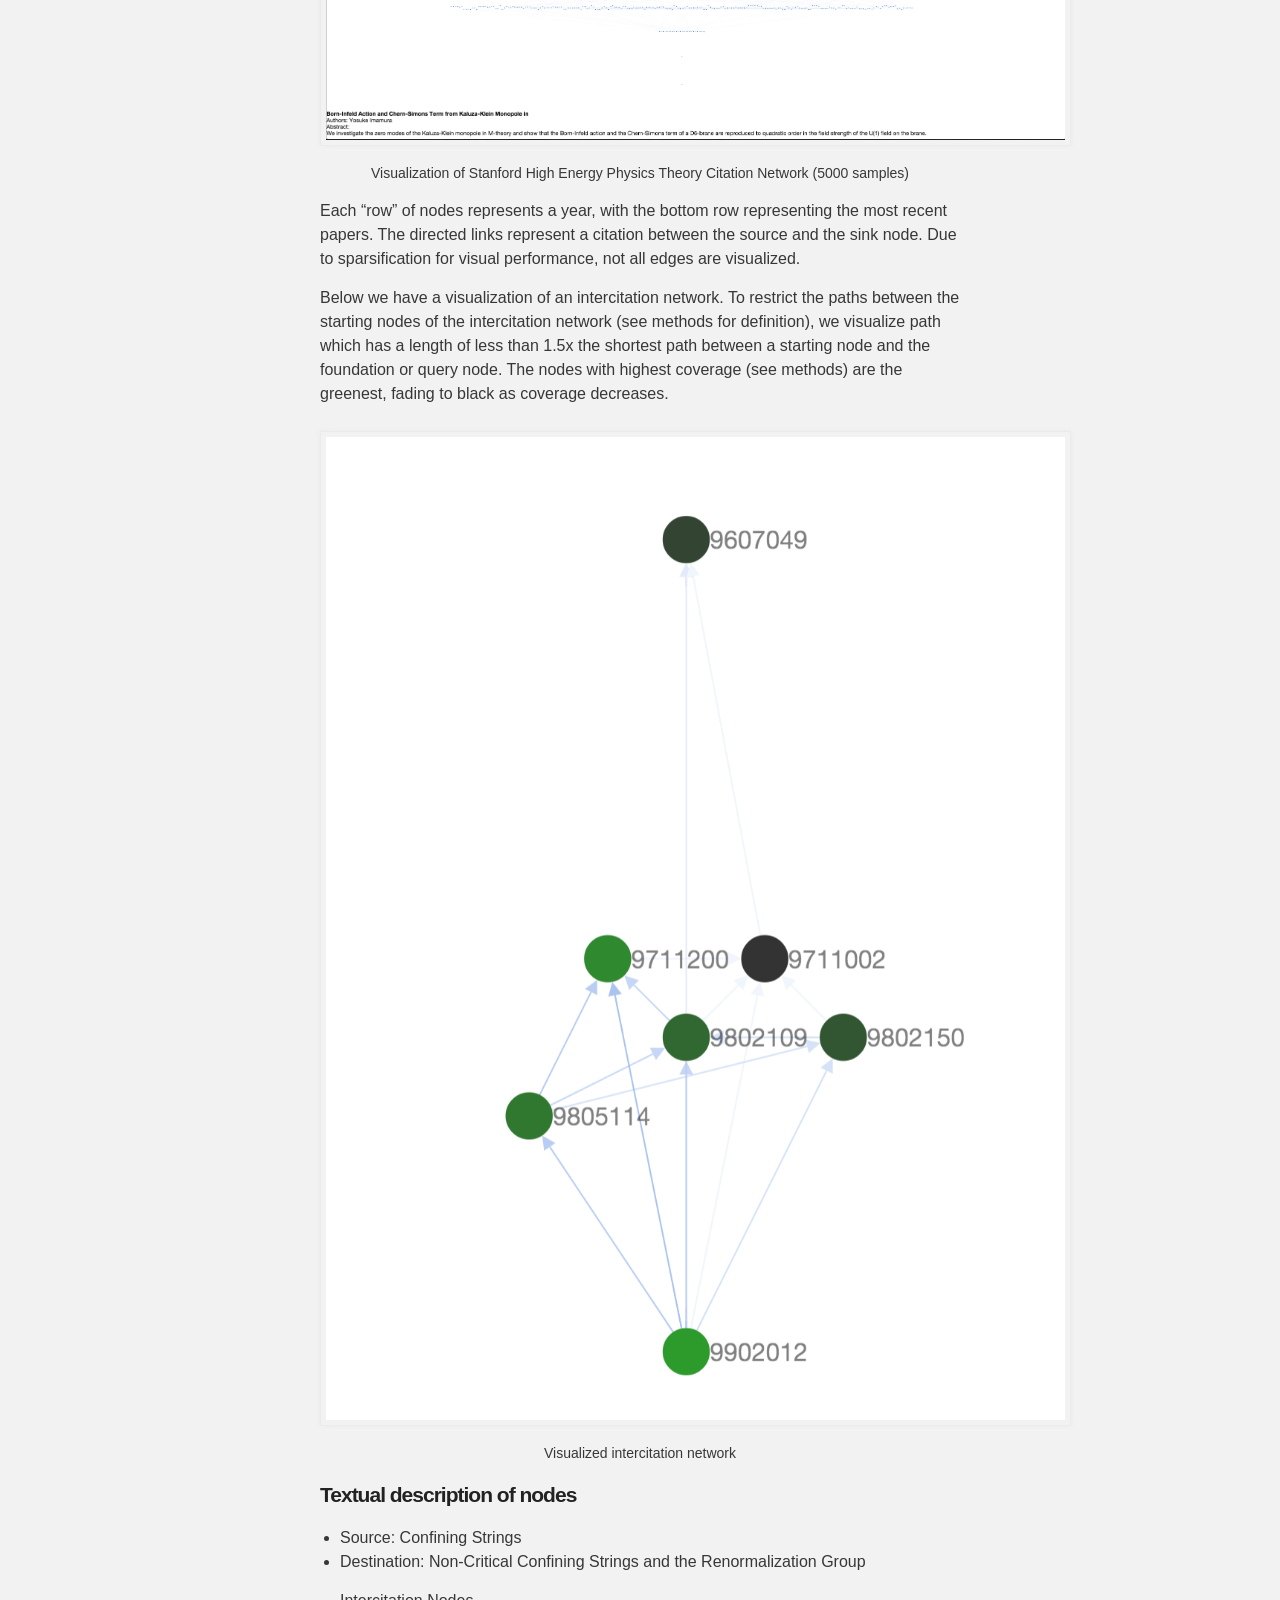
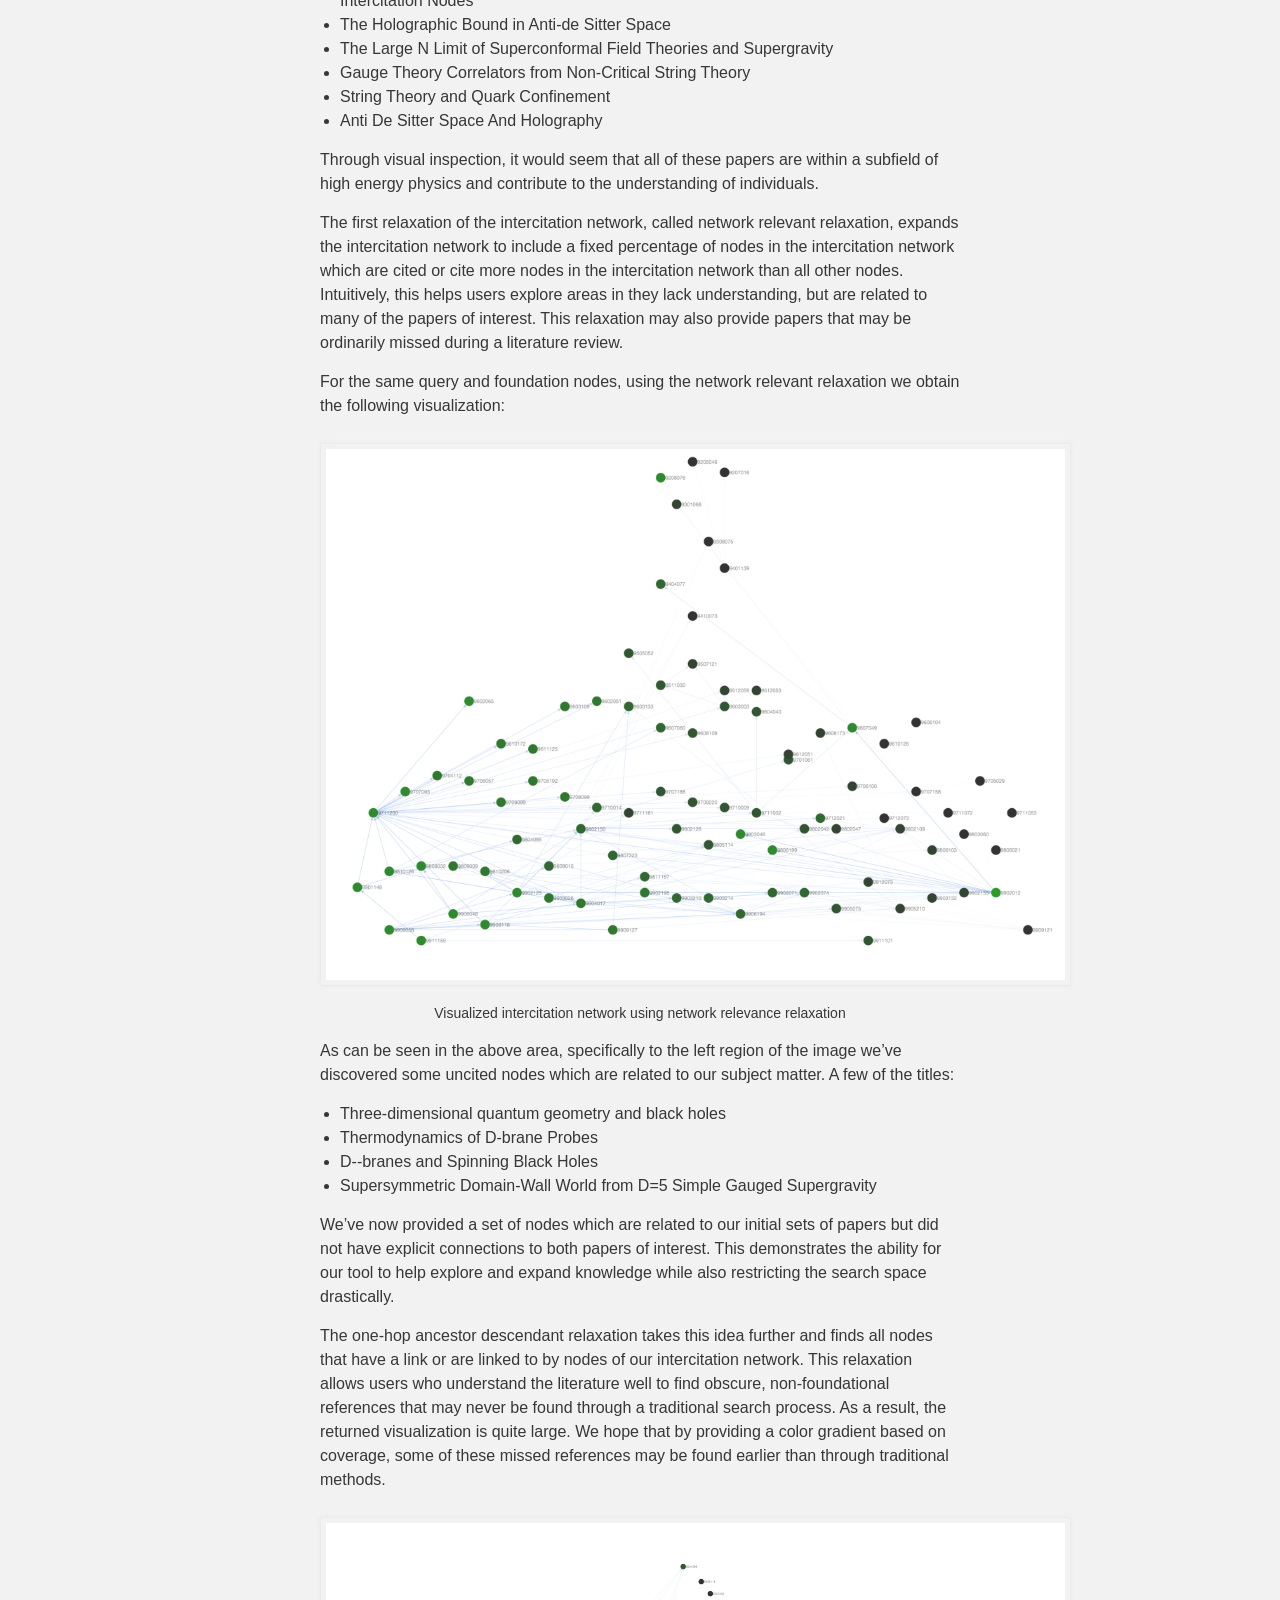
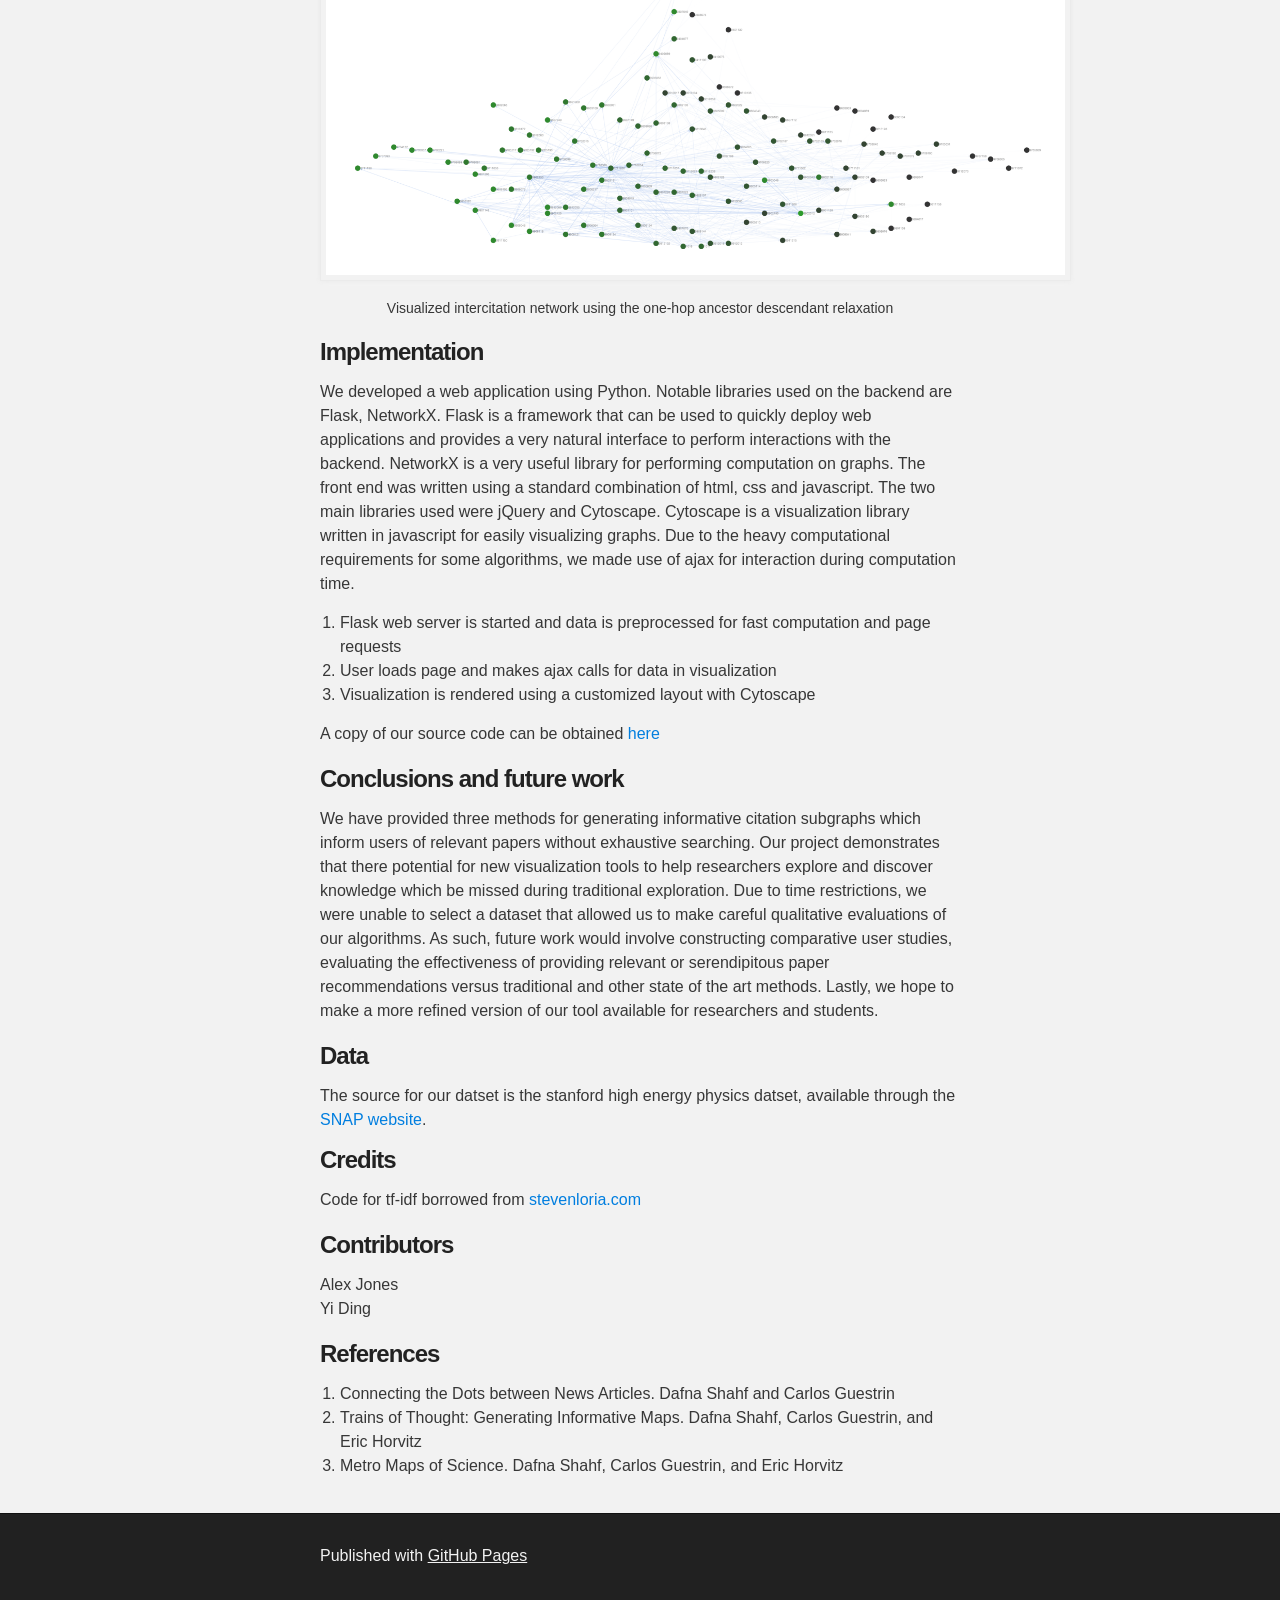
==== commit 90a3eab1: "Merge branch 'master' of github.com:alextaylorjones/alextaylorjones.github.io" ====
--- a/index.html
+++ b/index.html
@@ -164,6 +164,8 @@
 <li>User loads page and makes ajax calls for data in visualization</li>
 <li>Visualization is rendered using a customized layout with Cytoscape</li>
 </ol>
+
+<p>A copy of our source code can be obtained <a href="https://github.com/alextaylorjones/NS202-Visualization-Of-Metro-Maps">here</a>
 
 
 </p>
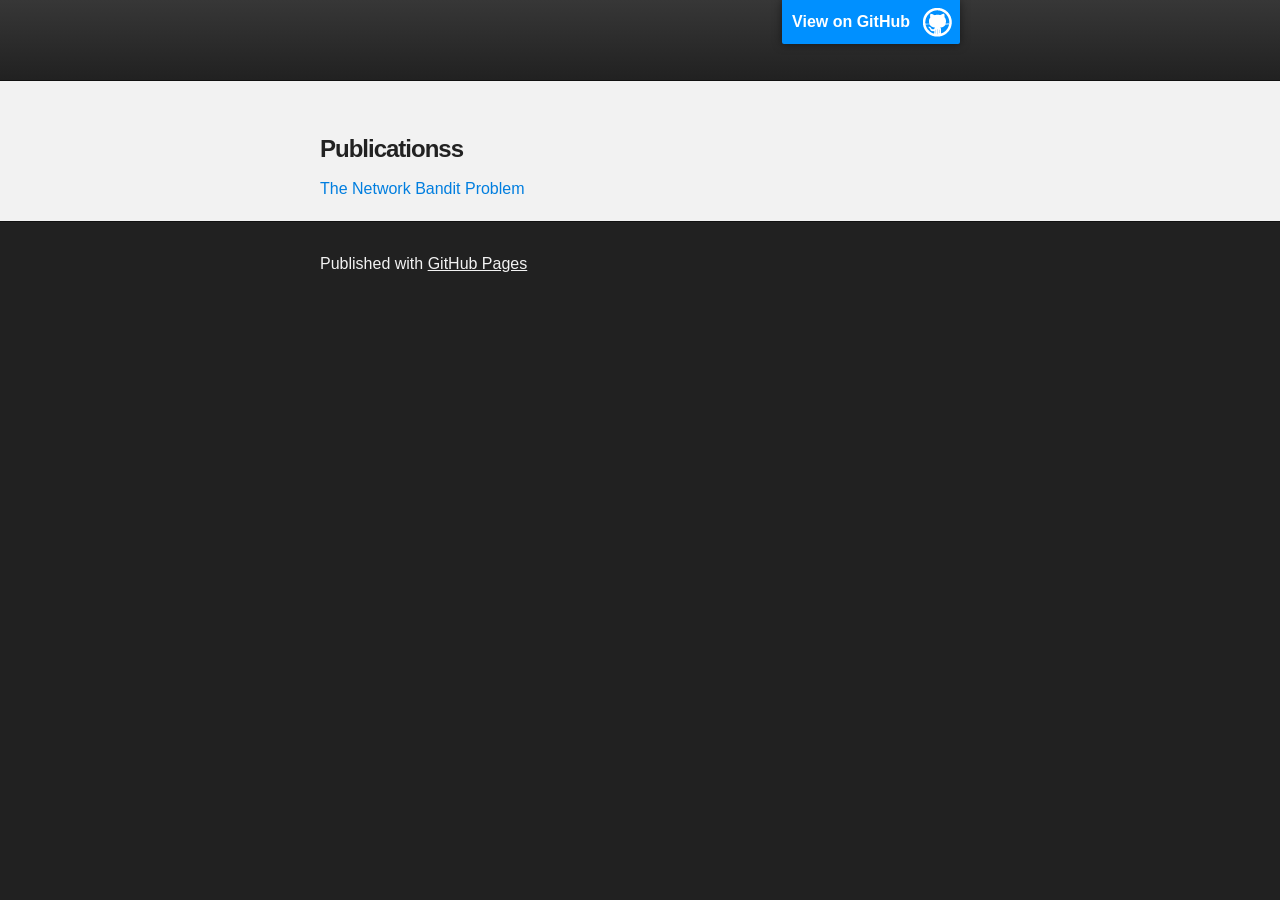
==== commit 291c62ab: "Refactored" ====
--- a/index.html
+++ b/index.html
@@ -1,223 +1,43 @@
 <!DOCTYPE html>
 <html>
 
-  <head>
-    <meta charset='utf-8'>
-    <meta http-equiv="X-UA-Compatible" content="chrome=1">
-    <meta name="description" content="Alextaylorjones.GitHub.io : ">
+<head>
+  <meta charset='utf-8'>
+  <meta http-equiv="X-UA-Compatible" content="chrome=1">
+  <meta name="description" content="Alextaylorjones.GitHub.io : ">
 
-    <link rel="stylesheet" type="text/css" media="screen" href="stylesheets/stylesheet.css">
+  <link rel="stylesheet" type="text/css" media="screen" href="stylesheets/stylesheet.css">
 
-    <title>Alextaylorjones.GitHub.io</title>
-  </head>
+  <title>Alextaylorjones.GitHub.io</title>
+</head>
 
-  <body>
+<body>
 
-    <!-- HEADER -->
-    <div id="header_wrap" class="outer">
-        <header class="inner">
-          <a id="forkme_banner" href="https://github.com/alextaylorjones">View on GitHub</a>
+  <!-- HEADER -->
+  <div id="header_wrap" class="outer">
+    <header class="inner">
+      <a id="forkme_banner" href="https://github.com/alextaylorjones">View on GitHub</a>
 
-          <h1 id="project_title">Visualizing Intercitation Networks</h1>
-          <h2 id="project_tagline"></h2>
+    </header>
+  </div>
 
-        </header>
-    </div>
+  <!-- MAIN CONTENT -->
+  <div id="main_content_wrap" class="outer">
+    <section id="main_content" class="inner">
+      
+      <h3>Publicationss</h3>
+      <a href="publications/the-network-bandit-problem.pdf"> The Network Bandit Problem </a>
 
-    <!-- MAIN CONTENT -->
-    <div id="main_content_wrap" class="outer">
-      <section id="main_content" class="inner">
-      <h3>Abstract</h3>
-      <p>
-        Trying to keep up with the speed of new scientific literature is challenging, even within a narrow field. 
-        Finding relevant and important references for learning and tracking the scientific progress that led up to a particular work is particularly challenging.
-        This network visualization project aims to expand the toolsets of researchers and students beyond that of query-list searching or scouring through references by hand.
-        To accomplish this goal, we present a visualization tool that can visualize the impactful and relevant works in citation network with respect to a specific paper and foundational reference.
-        We leverage recent work in expressive information presentation in order to focus the large search space.
-        We also provide three alternative search methods for a variety of desired expansiveness of the visualization, catering to varying depths of desire search outcomes.
-        
-      </p>
-<h3>Introduction</h3>
-<p>
-
-The primary goal of this project is to provide a content-aware search mechanism for parsing and reducing the information present in citation networks in the light of specific recent paper/relevant paper queries.  Current popular methods for searching for articles related to a specific topic follow two main threads: perform a query-list search, finding articles related in content; or follow references by trial and error, hoping to use article titles, authorship and publication venue to narrow the search space. As more experienced researchers have noted, this process is not satisfying and can lead to fruitless searches. Our project introduces a novel visualization tool that can help researchers understand a specific paper in light of a foundational or previously cited paper.</p>
-
-<p>
-In order to create a tool that successfully accomplishes our goal, we utilize concepts from [1,2,3], appreciating the simple formalization of a potentially nebulous subject. First, we structure our data to uncover successive articles which are connected through their shared concepts using the methods provided in [1]. In this work, the notion of <i>coherence</i> of a chain of longitudinal articles is introduced and utilized as a primitive to build many of the structures of interest in this project. The ideas presented in [2] give insights into useful approaches to create presentations of information which not only present several related threads of information, but encode the content relations through structural features. In particular, coherent chains of articles are presented as connected lines and intersected at common articles. 
-</p>
-
-<p>
-The foundational work which informed our approach came from [3]. In this paper, methods for building an informative, targeted subset of a body of information called a <i>metro map</i> are introduced. In the figure, colored lines represented different <i>research lines</i>, which captures a type of content-informed flow of articles through time. 
-</p>
-<p>
-
-<figure>
-  <img src="images/metro-map-fig-1.png" alt="from: Metro Maps of Science, Shahaf, Guestrin and Horvitz">
-  <div class="caption">Example of a Map Metro built over reinforcement learning literature </div>
-</figure>
-</p>
-<p>
-Each research line represents a specific sequence of papers detailing the evolution of a sub topic. Our project uses this idea finding related research lines and explore using “intercitation” networks as a way of describing research paper evolution. More details on how this is achieved can be found in the methods section below.
-
-</p>
-<h3>Methods</h3>
-<p>
-To understand our method, it useful to start from an imagined query and follow the response of our algorithm. As user input, both an older and younger node in a citation network are selected, which we call the foundation and the query, resp.. The rest of the algorithm proceeds to visualize and characterize the flow of information in the citation network, using the foundation as a starting point and the article as an ending point. We use the term <i>intercitation network</i> to denote any subgraph of the citation network for which all nodes are descendants of the foundation and ancestors of the query. These networks contain papers which give context to the query and draw ideas from the foundation. We utilize these structures as building blocks for our visualization and information map generation.
-</p>
-<p>
-A naive approach to construct a useful intercitation network is to compute the largest intercitation network. This is tractable in theory, as computing the number of paths in a DAG can be achieved through a polynomial time algorithm [3]. In practice, it is slow to compute the maximal intercitation network, and the resulting network is often too large to be useful. We use a shortest path comparison metric to limit the number of paths (details can be found in implementation). However, it is reasonable to believe that articles important for understanding the query article may be absent from the intercitation network. Consequently, we relax the notion of intercitation network and allow the user to specify what method to use to include these potential missing links and their citation relations to the interciation network. Details on three proposed schemes are demonstrated in the results section.
-</p>
-<p>
-To find content which links the foundation and query together, topic frequency-inverse document frequency (tf-idf) identifies words important to the foundation and query articles, but relatively uncommon across the corpus. We call this process concept extraction.
-</p>
-<p>
-We proceed in the spirit of [3] by building a coherence graph, in which every path is a sufficiently coherent chains of articles in the intercitation network. Then, we use random walks with different starting points to sample paths in the graph, finding papers which are involved in many coherent chains. The relative number of visits to a node in the relaxed intercitation network, the analog of <i>coverage</i> of a paper with respect to a specific concept in [3], gives us a score for each article that we can use to inform the user on what articles in the intercitation network warrant further examination. 
-</p>
-<p>
-Our sampling strategy uses the notion of influence [1,3] to specify the starting location of the random walk at nodes in the citation network in proportion to total influence of the foundation on that node. This allows us to sample coherent chains which start at papers which were influenced by the foundational work. Because influence in [1] can be directed from both cited papers and previous papers written by one of the authors, we can find highly covered papers which may have similar ideas to the foundation work, without explicit connections in the citation network.
-
-</p>
-<h3>Results</h3>
-<p>
-Due to the limitations on the number of objects that can be added onto the DOM, we can only visualize a subset of the entire hep-ph citation graph. For purposes of visualizing the efficacy of our solution this is enough. However we can create a more visually pleasing and performant application through the use of WebGL. 
-</p>
-<p>
-<figure>
-  <img src="images/full-preview.png" alt="from: Preview of 5000 samples of citation network">
-  <div class="caption">Visualization of Stanford High Energy Physics Theory Citation Network (5000 samples) </div>
-</figure>
-</p>
-<p>
-Each “row” of nodes represents a year, with the bottom row representing the most recent  papers. The directed links represent a citation between the source and the sink node. Due to sparsification for visual performance, not all edges are visualized.
-</p>
-<p>
-Below we have a visualization of an intercitation network. To restrict the paths between the starting nodes of the intercitation network (see methods for definition), we visualize path which has a length of less than 1.5x the shortest path between a starting node and the foundation or query node. The nodes with highest coverage (see methods) are the greenest, fading to black as coverage decreases.
-<br>
-<figure>
-  <img src="images/intercitation.png" alt="from: intercitation network">
-  <div class="caption"> Visualized intercitation network </div>
-</figure>
-</p>
-
-<h4>Textual description of nodes</h4>
-<p>
-<ul>
-  <li>Source: Confining Strings</li>
-  <li>Destination: Non-Critical Confining Strings and the Renormalization Group </li>
-</ul>
-<ul>Intercitation Nodes
-  <li>The Holographic Bound in Anti-de Sitter Space </li>
-  <li>The Large N Limit of Superconformal Field Theories and Supergravity</li>
-  <li>Gauge Theory Correlators from Non-Critical String Theory </li>
-  <li>String Theory and Quark Confinement </li>
-  <li>Anti De Sitter Space And Holography </li>
-</ul>
-<p>
-Through visual inspection, it would seem that all of these papers are within a subfield of high energy physics and contribute to the understanding of individuals. 
-</p>
-<p>
-The first relaxation of the intercitation network, called network relevant relaxation, expands the intercitation network to include a fixed percentage of nodes in the intercitation network which are cited or cite more nodes in the intercitation network than all other nodes. Intuitively, this helps users explore areas in they lack understanding, but are related to many of the papers of interest. This relaxation may also provide papers that may be ordinarily missed during a literature review.
-</p>
-<p>
-For the same query and foundation nodes, using the network relevant relaxation we obtain the following visualization:
-</p>
-<p>
-<figure>
-  <img src="images/netrel.png" alt="from: network relevant intercitations">
-  <div class="caption"> Visualized intercitation network using network relevance relaxation</div>
-
-</figure>
-</p>
-<p>
-As can be seen in the above area, specifically to the left region of the image we’ve discovered some uncited nodes which are related to our subject matter. A few of the titles:
-</p>
-<p>
-<ul>
-<li>Three-dimensional quantum geometry and black holes</li>
-<li>Thermodynamics of D-brane Probes</li>
-<li>D--branes and Spinning Black Holes</li>
-<li>Supersymmetric Domain-Wall World from D=5 Simple Gauged Supergravity</li>
-</ul>
-</p>
-<p>
-We’ve now provided a set of nodes which are related to our initial sets of papers but did not have explicit connections to both papers of interest. This demonstrates the ability for our tool to help explore and expand knowledge while also restricting the search space drastically.
-</p>
-<p>
-The one-hop ancestor descendant relaxation takes this idea further and finds all nodes that have a link or are linked to by nodes of our intercitation network. This relaxation allows users who understand the literature well to find obscure, non-foundational references that may never be found through a traditional search process. As a result, the returned visualization is quite large. We hope that by providing a color gradient based on coverage, some of these missed references may be found earlier than through traditional methods.
-</p>
-<p>
-<figure>
-  <img src="images/ancdes.png" alt="from: ancestor descendant intercitations">
-  <div class="caption">Visualized intercitation network using the one-hop ancestor descendant relaxation</div>
-</figure>
-
-</p>
-
-<h3>Implementation</h3>
-<p>
-We developed a web application using Python. Notable libraries used on the backend are Flask, NetworkX. Flask is a framework that can be used to quickly deploy web applications and provides a very natural interface to perform interactions with the backend. NetworkX is a very useful library for performing computation on graphs. The front end was written using a standard combination of html, css and javascript. The two main libraries used were jQuery and Cytoscape. Cytoscape is a visualization library written in javascript for easily visualizing graphs. Due to the heavy computational requirements for some algorithms, we made use of ajax for interaction during computation time. 
-</p>
-
-
-<ol>
-<li>Flask web server is started and data is preprocessed for fast computation and page requests</li>
-<li>User loads page and makes ajax calls for data in visualization</li>
-<li>Visualization is rendered using a customized layout with Cytoscape</li>
-</ol>
-
-<p>A copy of our source code can be obtained <a href="https://github.com/alextaylorjones/NS202-Visualization-Of-Metro-Maps">here</a>
-
-
-</p>
-
-<h3>Conclusions and future work
-</h3>
-<p>
-We have provided three methods for generating informative citation subgraphs which inform users of relevant papers without exhaustive searching. Our project demonstrates that there potential for new visualization tools to help researchers explore and discover knowledge which be missed during traditional exploration. Due to time restrictions, we were unable to select a dataset that allowed us to make careful qualitative evaluations of our algorithms. As such, future work would involve constructing comparative user studies, evaluating the effectiveness of providing relevant or serendipitous paper recommendations versus traditional and other state of the art methods. Lastly, we hope to make a more refined version of our tool available for researchers and students.
-
-
-</p>
-
-
-    
+    </section>
+  </div>
+     <!-- FOOTER  -->
+<div id="footer_wrap" class="outer">
+  <footer class="inner">
+    <p>Published with <a href="https://pages.github.com">GitHub Pages</a></p>
+  </footer>
+</div>
 
 
 
-      <h3>Data</h3>
-        The source for our datset is the stanford high energy physics datset, available through the <a href="https://snap.stanford.edu/data/cit-HepPh.html">SNAP website</a>.
-        <!-- input histogram of degrees-->
-      <h3>Credits</h3>
-      <p>
-        Code for tf-idf borrowed from <a href=" http://stevenloria.com/finding-important-words-in-a-document-using-tf-idf/">stevenloria.com</a>
-      </p>
-      <h3>Contributors</h3>
-      <p>
-        Alex Jones
-        <br>
-        Yi Ding
-      </p>
-      <h3>References</h3>
-      <ol>
-        <li>Connecting the Dots between News Articles. Dafna Shahf and Carlos Guestrin</li>
-        <li>Trains of Thought: Generating Informative Maps. Dafna Shahf, Carlos Guestrin, and Eric Horvitz</li>
-        <li>Metro Maps of Science. Dafna Shahf, Carlos Guestrin, and Eric Horvitz</li>
-      </ol>
-
-
-     <p>
-     </p>
-      </section>
-      </section>
-        </div>
-
-    <!-- FOOTER  -->
-    <div id="footer_wrap" class="outer">
-      <footer class="inner">
-        <p>Published with <a href="https://pages.github.com">GitHub Pages</a></p>
-      </footer>
-    </div>
-
-    
-
-  </body>
+</body>
 </html>
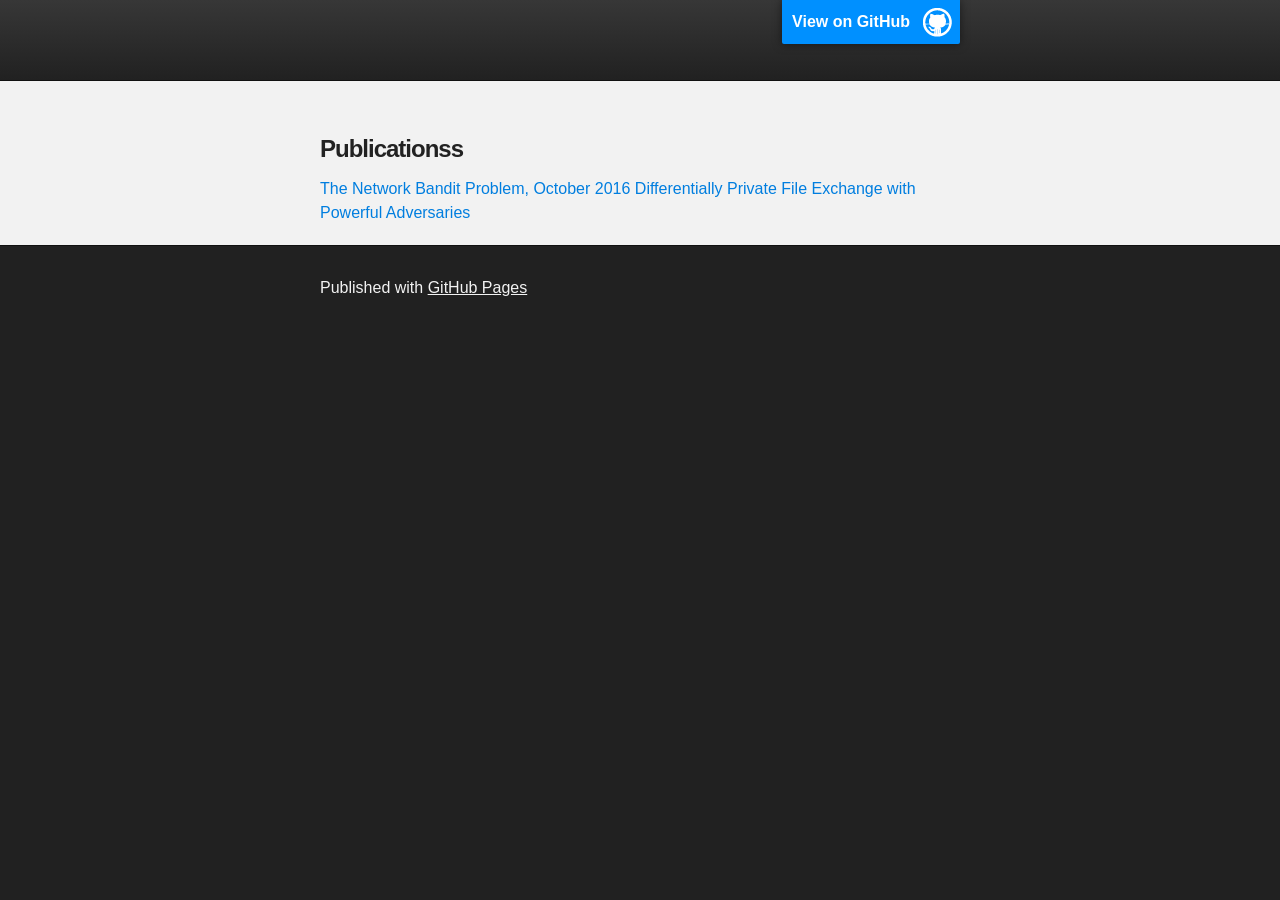
==== commit 5a86ac07: "added dpfe" ====
--- a/index.html
+++ b/index.html
@@ -26,8 +26,8 @@
     <section id="main_content" class="inner">
       
       <h3>Publicationss</h3>
-      <a href="publications/the-network-bandit-problem.pdf"> The Network Bandit Problem </a>
-
+      <a href="publications/the-network-bandit-problem.pdf"> The Network Bandit Problem, October 2016</a>
+      <a href="publications/dpfe-network.pdf"> Differentially Private File Exchange with Powerful Adversaries</a>
     </section>
   </div>
      <!-- FOOTER  -->
